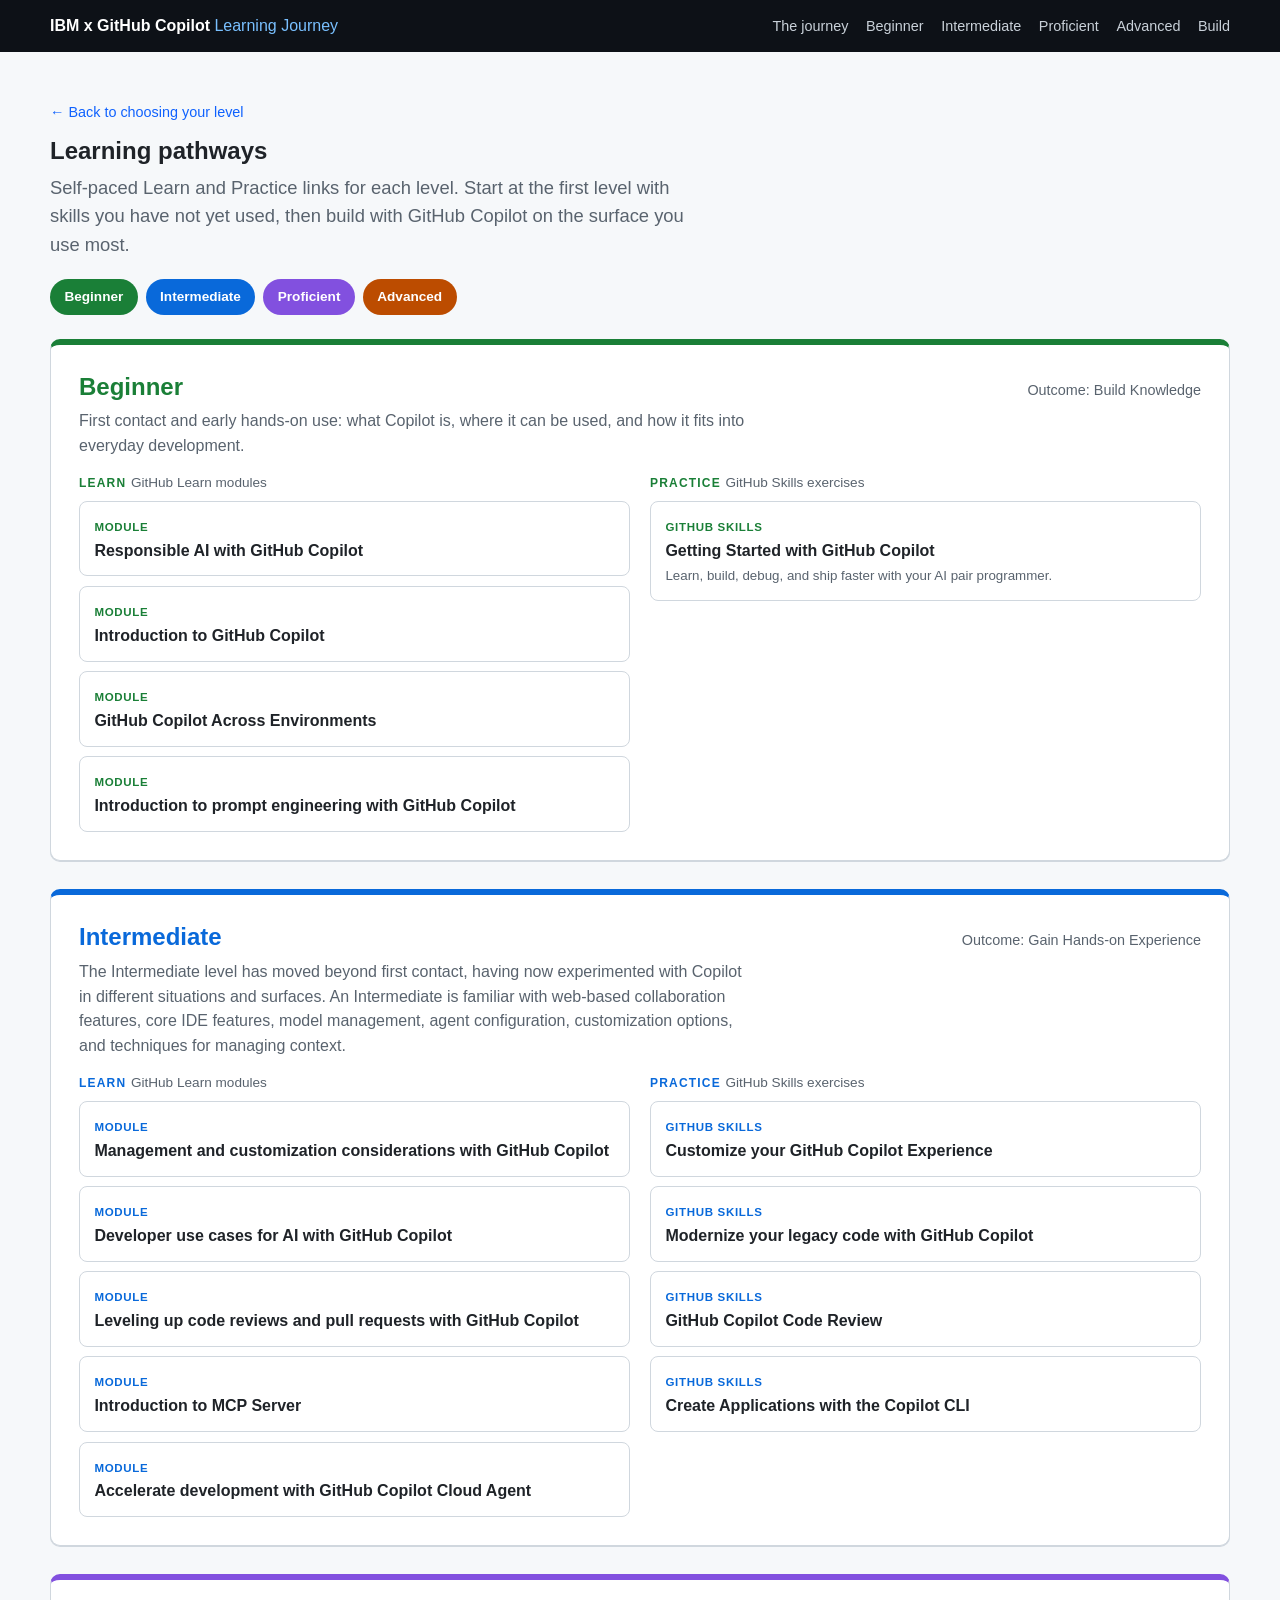
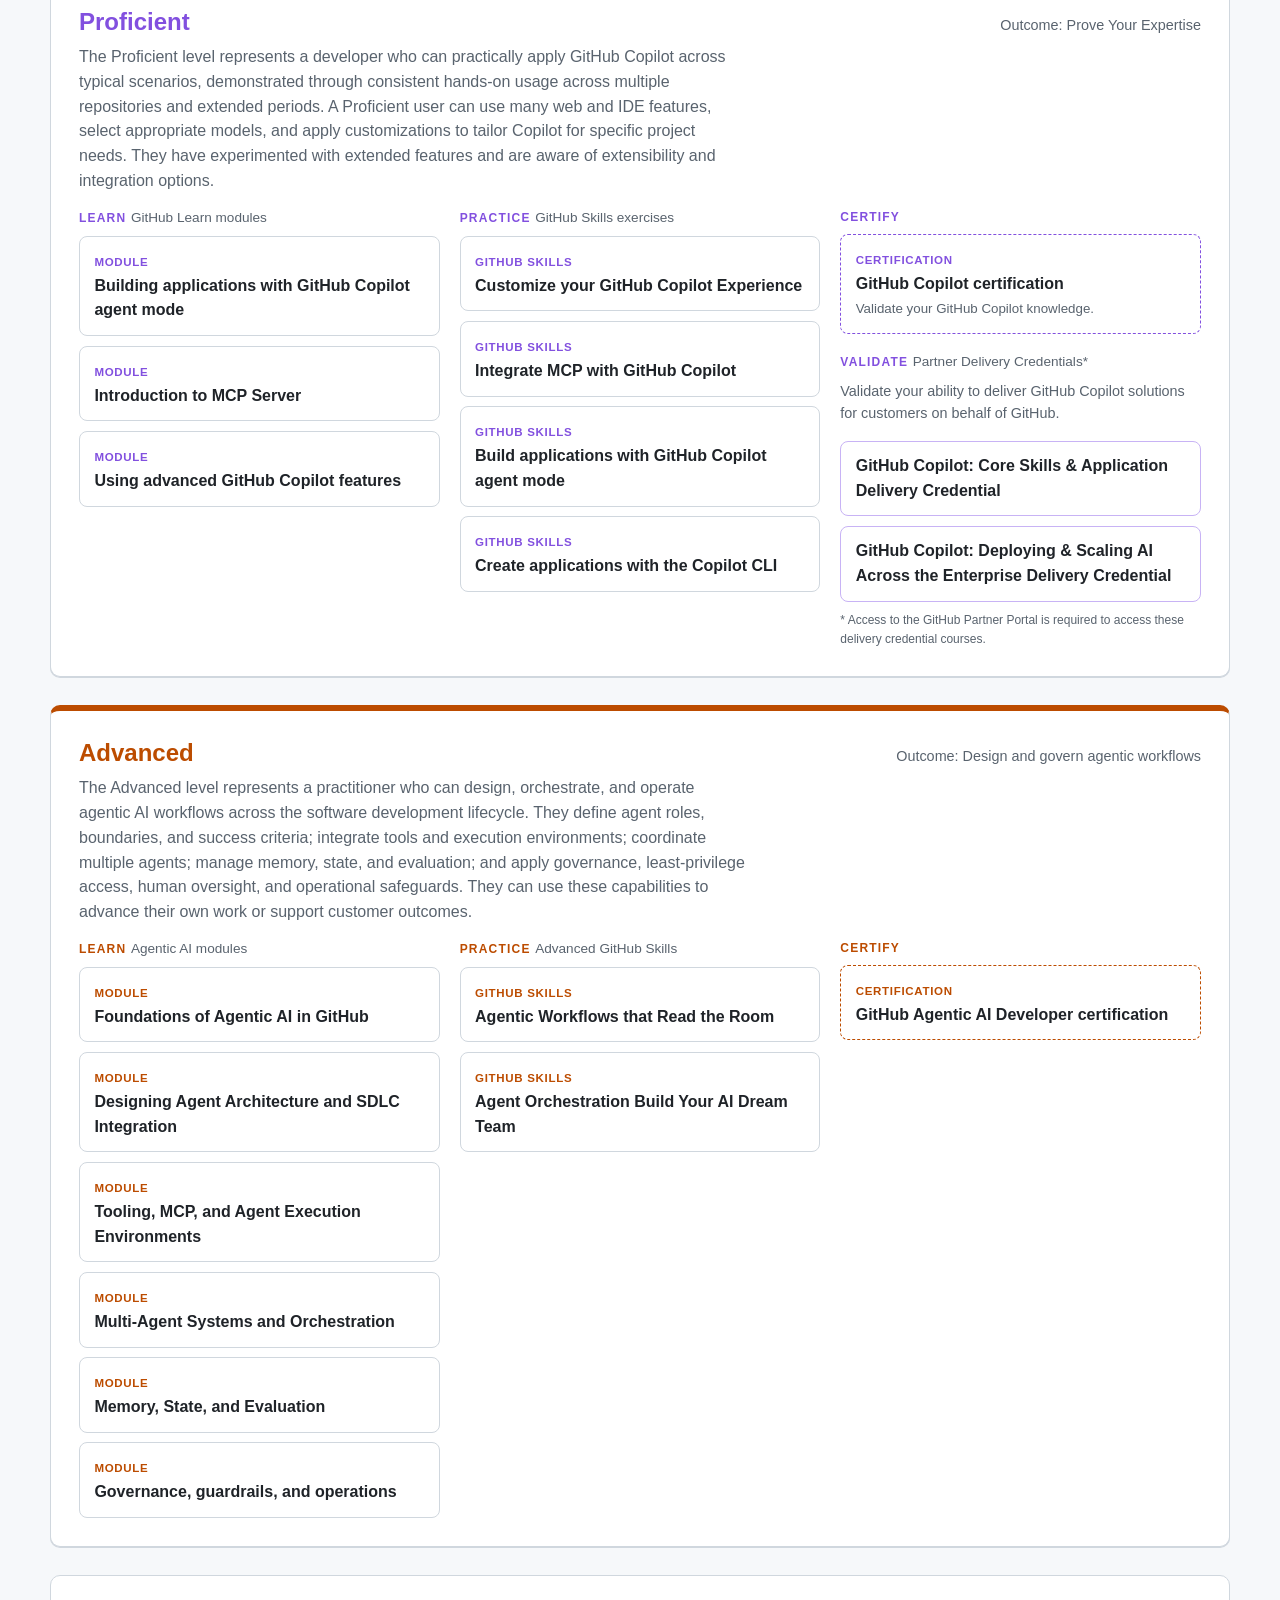
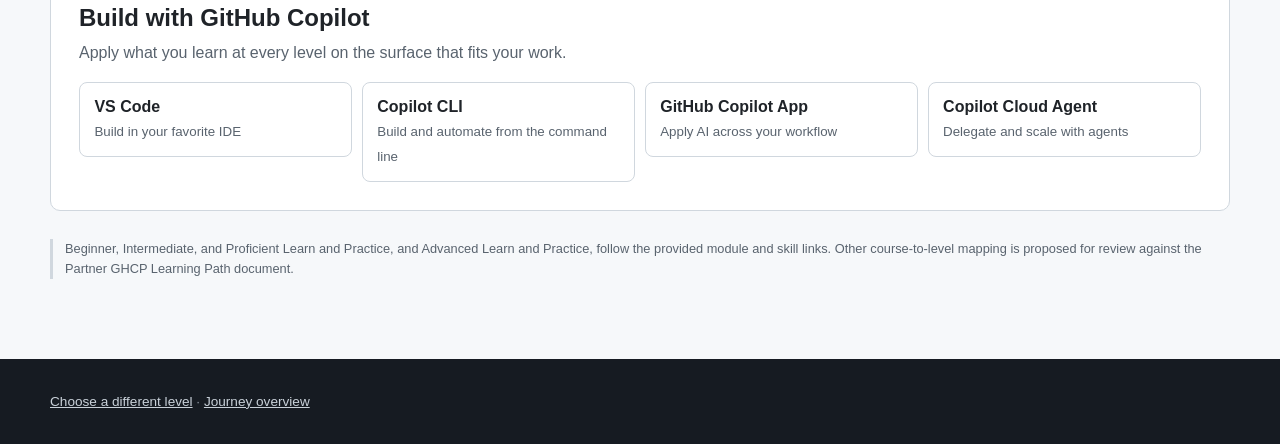
==== pathways.html @ cc18befc "Publish IBM Copilot learning journey microsite Co-authored-by: Copilot App <223556219+Copilot@users." ====
<!DOCTYPE html>
<html lang="en">
<head>
  <meta charset="utf-8">
  <meta name="viewport" content="width=device-width, initial-scale=1">
  <title>Learning Pathways - IBM x GitHub Copilot Learning Journey</title>
  <link rel="stylesheet" href="assets/base.css">
  <style>
    :root { --l1: #1a7f37; --l2: #0969da; --l3: #8250df; --l4: #bc4c00; }
    .c1 { --c: var(--l1); } .c2 { --c: var(--l2); } .c3 { --c: var(--l3); } .c4 { --c: var(--l4); }
    .hero { padding: 3rem 0 1.5rem; }
    .back { font-size: .9rem; text-decoration: none; }
    .jump { display: flex; gap: .5rem; flex-wrap: wrap; margin-top: 1.25rem; }
    .jump a { background: var(--c); color: #fff; text-decoration: none; font-weight: 600; font-size: .85rem; padding: .45rem .9rem; border-radius: 999px; }

    .level { border-top: 6px solid var(--c); background: #fff; border-radius: var(--radius); box-shadow: 0 1px 0 var(--gh-border); padding: 1.75rem; margin-bottom: 1.75rem; scroll-margin-top: 72px; border-left: 1px solid var(--gh-border); border-right: 1px solid var(--gh-border); border-bottom: 1px solid var(--gh-border); }
    .level-head { display: flex; justify-content: space-between; align-items: baseline; gap: 1rem; flex-wrap: wrap; }
    .level-head h2 { color: var(--c); }
    .level-head .outcome { font-size: .9rem; color: var(--muted); }
    .level > p { color: var(--muted); max-width: 75ch; }
    .level:target { outline: 3px solid var(--c); outline-offset: 4px; }
    .cols { display: grid; grid-template-columns: repeat(auto-fit, minmax(min(100%, 280px), 1fr)); gap: 1.25rem; margin-top: 1rem; }
    .group { scroll-margin-top: 72px; }
    .group h3 { font-size: .75rem; letter-spacing: .1em; text-transform: uppercase; color: var(--c); margin-bottom: .6rem; }
    .group h3 span { color: var(--muted); font-weight: 400; letter-spacing: 0; text-transform: none; font-size: .85rem; }
    .group:target { outline: 3px solid var(--c); outline-offset: 6px; border-radius: 6px; }
    .links { list-style: none; margin: 0; padding: 0; display: grid; gap: .6rem; }
    .links a { display: block; border: 1px solid var(--gh-border); border-radius: 8px; padding: .75rem .9rem; text-decoration: none; color: var(--text); background: #fff; }
    .links a:hover { border-color: var(--c); background: color-mix(in srgb, var(--c) 6%, #fff); }
    .links strong { display: block; }
    .links small { color: var(--muted); }
    .src { font-size: .72rem; font-weight: 600; color: var(--c); text-transform: uppercase; letter-spacing: .06em; }
    .cert a { border-style: dashed; border-color: var(--c); }
    .cert-pending { display: block; border: 1px dashed var(--c); border-radius: 8px; padding: .75rem .9rem; background: #fff; }
    .milestones { display: grid; align-content: start; gap: 1.25rem; }
    .validate h3, .validate .src { color: var(--deliver); }
    .validate > p { color: var(--muted); font-size: .9rem; }
    .validate .portal-note { margin: .6rem 0 0; font-size: .75rem; color: var(--muted); }
    .validate .links a { border-color: #c8b3f5; }
    .validate .links a:hover { border-color: var(--deliver); background: color-mix(in srgb, var(--deliver) 6%, #fff); }
    .pending { font-size: .8rem; color: var(--l4); font-weight: 600; }

    .build { background: #fff; border: 1px solid var(--gh-border); color: var(--text); border-radius: var(--radius); padding: 1.75rem; margin-bottom: 1.75rem; scroll-margin-top: 72px; }
    .build h2 { color: var(--text); }
    .build p { color: var(--muted); }
    .build .links a:hover { border-color: var(--ibm-blue); }
    .build .links { grid-template-columns: repeat(auto-fit, minmax(min(100%, 220px), 1fr)); }
  </style>
</head>
<body>
  <header class="site-header">
    <div class="container">
      <a class="brand" href="./">IBM x GitHub Copilot <span>Learning Journey</span></a>
      <nav class="site-nav" aria-label="Primary">
        <a href="./#journey">The journey</a>
        <a href="#beginner">Beginner</a>
        <a href="#intermediate">Intermediate</a>
        <a href="#proficient">Proficient</a>
        <a href="#advanced">Advanced</a>
        <a href="#build">Build</a>
      </nav>
    </div>
  </header>

  <main class="section--soft">
    <section class="hero">
      <div class="container">
        <a class="back" href="./#levels">&larr; Back to choosing your level</a>
        <h1 style="margin-top:.75rem">Learning pathways</h1>
        <p class="lede">Self-paced Learn and Practice links for each level. Start at the first level with skills you have not yet used, then build with GitHub Copilot on the surface you use most.</p>
        <nav class="jump" aria-label="Jump to level">
          <a class="c1" href="#beginner">Beginner</a>
          <a class="c2" href="#intermediate">Intermediate</a>
          <a class="c3" href="#proficient">Proficient</a>
          <a class="c4" href="#advanced">Advanced</a>
        </nav>
      </div>
    </section>

    <div class="container" style="padding-bottom:4rem">

      <!-- BEGINNER -->
      <section id="beginner" class="level c1">
        <div class="level-head"><h2>Beginner</h2><span class="outcome">Outcome: Build Knowledge</span></div>
        <p>First contact and early hands-on use: what Copilot is, where it can be used, and how it fits into everyday development.</p>
        <div class="cols">
          <div id="beginner-learn" class="group">
            <h3>Learn <span>GitHub Learn modules</span></h3>
            <ul class="links">
              <li><a href="https://learn.github.com/courses/responsibleAIwithGitHubCopilot"><span class="src">Module</span><strong>Responsible AI with GitHub Copilot</strong></a></li>
              <li><a href="https://learn.github.com/courses/introductiontoGitHubCopilot"><span class="src">Module</span><strong>Introduction to GitHub Copilot</strong></a></li>
              <li><a href="https://learn.github.com/courses/gitHubCopilotAcrossEnvironmentsIDEChatandCommandLineTechniques"><span class="src">Module</span><strong>GitHub Copilot Across Environments</strong></a></li>
              <li><a href="https://learn.github.com/courses/introductiontopromptengineeringwithGitHubCopilot"><span class="src">Module</span><strong>Introduction to prompt engineering with GitHub Copilot</strong></a></li>
            </ul>
          </div>
          <div id="beginner-practice" class="group">
            <h3>Practice <span>GitHub Skills exercises</span></h3>
            <ul class="links">
              <li><a href="https://github.com/skills/getting-started-with-github-copilot"><span class="src">GitHub Skills</span><strong>Getting Started with GitHub Copilot</strong><small>Learn, build, debug, and ship faster with your AI pair programmer.</small></a></li>
            </ul>
          </div>
        </div>
      </section>

      <!-- INTERMEDIATE -->
      <section id="intermediate" class="level c2">
        <div class="level-head"><h2>Intermediate</h2><span class="outcome">Outcome: Gain Hands-on Experience</span></div>
        <p>The Intermediate level has moved beyond first contact, having now experimented with Copilot in different situations and surfaces. An Intermediate is familiar with web-based collaboration features, core IDE features, model management, agent configuration, customization options, and techniques for managing context.</p>
        <div class="cols">
          <div id="intermediate-learn" class="group">
            <h3>Learn <span>GitHub Learn modules</span></h3>
            <ul class="links">
              <li><a href="https://learn.github.com/courses/managementandcustomizationconsiderationswithGitHubCopilot"><span class="src">Module</span><strong>Management and customization considerations with GitHub Copilot</strong></a></li>
              <li><a href="https://learn.github.com/courses/developerusecasesforAIwithGitHubCopilot"><span class="src">Module</span><strong>Developer use cases for AI with GitHub Copilot</strong></a></li>
              <li><a href="https://learn.github.com/courses/LevelingUpCodeReviewsAndPullRequestsWithGitHubCopilot"><span class="src">Module</span><strong>Leveling up code reviews and pull requests with GitHub Copilot</strong></a></li>
              <li><a href="https://learn.github.com/courses/IntroductionToMCPServer"><span class="src">Module</span><strong>Introduction to MCP Server</strong></a></li>
              <li><a href="https://learn.github.com/courses/accelerateDevelopmentWithGitHubCopilotCodingAgent"><span class="src">Module</span><strong>Accelerate development with GitHub Copilot Cloud Agent</strong></a></li>
            </ul>
          </div>
          <div id="intermediate-practice" class="group">
            <h3>Practice <span>GitHub Skills exercises</span></h3>
            <ul class="links">
              <li><a href="https://github.com/skills/customize-your-github-copilot-experience"><span class="src">GitHub Skills</span><strong>Customize your GitHub Copilot Experience</strong></a></li>
              <li><a href="https://github.com/skills/modernize-your-legacy-code-with-github-copilot"><span class="src">GitHub Skills</span><strong>Modernize your legacy code with GitHub Copilot</strong></a></li>
              <li><a href="https://github.com/skills/copilot-code-review"><span class="src">GitHub Skills</span><strong>GitHub Copilot Code Review</strong></a></li>
              <li><a href="https://github.com/skills/create-applications-with-the-copilot-cli"><span class="src">GitHub Skills</span><strong>Create Applications with the Copilot CLI</strong></a></li>
            </ul>
          </div>
        </div>
      </section>

      <!-- PROFICIENT -->
      <section id="proficient" class="level c3">
        <div class="level-head"><h2>Proficient</h2><span class="outcome">Outcome: Prove Your Expertise</span></div>
        <p>The Proficient level represents a developer who can practically apply GitHub Copilot across typical scenarios, demonstrated through consistent hands-on usage across multiple repositories and extended periods. A Proficient user can use many web and IDE features, select appropriate models, and apply customizations to tailor Copilot for specific project needs. They have experimented with extended features and are aware of extensibility and integration options.</p>
        <div class="cols">
          <div id="proficient-learn" class="group">
            <h3>Learn <span>GitHub Learn modules</span></h3>
            <ul class="links">
              <li><a href="https://learn.github.com/courses/buildingapplicationswithGitHubCopilotagentmode"><span class="src">Module</span><strong>Building applications with GitHub Copilot agent mode</strong></a></li>
              <li><a href="https://learn.github.com/courses/IntroductionToMCPServer"><span class="src">Module</span><strong>Introduction to MCP Server</strong></a></li>
              <li><a href="https://learn.github.com/courses/usingadvancedGitHubCopilotfeatures"><span class="src">Module</span><strong>Using advanced GitHub Copilot features</strong></a></li>
            </ul>
          </div>
          <div id="proficient-practice" class="group">
            <h3>Practice <span>GitHub Skills exercises</span></h3>
            <ul class="links">
              <li><a href="https://github.com/skills/customize-your-github-copilot-experience"><span class="src">GitHub Skills</span><strong>Customize your GitHub Copilot Experience</strong></a></li>
              <li><a href="https://github.com/skills/integrate-mcp-with-copilot"><span class="src">GitHub Skills</span><strong>Integrate MCP with GitHub Copilot</strong></a></li>
              <li><a href="https://github.com/skills/build-applications-w-copilot-agent-mode"><span class="src">GitHub Skills</span><strong>Build applications with GitHub Copilot agent mode</strong></a></li>
              <li><a href="https://github.com/skills/create-applications-with-the-copilot-cli"><span class="src">GitHub Skills</span><strong>Create applications with the Copilot CLI</strong></a></li>
            </ul>
          </div>
          <div class="milestones">
            <div id="proficient-certify" class="group cert">
              <h3>Certify</h3>
              <ul class="links">
                <li><a href="https://learn.github.com/certification/COPILOT"><span class="src">Certification</span><strong>GitHub Copilot certification</strong><small>Validate your GitHub Copilot knowledge.</small></a></li>
              </ul>
            </div>
            <div id="proficient-validate" class="group validate">
              <h3>Validate <span>Partner Delivery Credentials*</span></h3>
              <p>Validate your ability to deliver GitHub Copilot solutions for customers on behalf of GitHub.</p>
              <ul class="links">
                <li><a href="https://portal.github.partners/#/learning/certifications/8a99939d9c6323fd019caebf8b9758fc"><strong>GitHub Copilot: Core Skills &amp; Application Delivery Credential</strong></a></li>
                <li><a href="https://portal.github.partners/#/learning/certifications/8a998d109e4d33bf019e6fabe39f4c9a"><strong>GitHub Copilot: Deploying &amp; Scaling AI Across the Enterprise Delivery Credential</strong></a></li>
              </ul>
              <p class="portal-note">* Access to the GitHub Partner Portal is required to access these delivery credential courses.</p>
            </div>
          </div>
        </div>
      </section>

      <!-- ADVANCED -->
      <section id="advanced" class="level c4">
        <div class="level-head"><h2>Advanced</h2><span class="outcome">Outcome: Design and govern agentic workflows</span></div>
        <p>The Advanced level represents a practitioner who can design, orchestrate, and operate agentic AI workflows across the software development lifecycle. They define agent roles, boundaries, and success criteria; integrate tools and execution environments; coordinate multiple agents; manage memory, state, and evaluation; and apply governance, least-privilege access, human oversight, and operational safeguards. They can use these capabilities to advance their own work or support customer outcomes.</p>
        <div class="cols">
          <div id="advanced-learn" class="group">
            <h3>Learn <span>Agentic AI modules</span></h3>
            <ul class="links">
              <li><a href="https://learn.microsoft.com/en-us/training/modules/foundations-agentic-ai/"><span class="src">Module</span><strong>Foundations of Agentic AI in GitHub</strong></a></li>
              <li><a href="https://learn.microsoft.com/en-us/training/modules/design-agent-architecture-integration/"><span class="src">Module</span><strong>Designing Agent Architecture and SDLC Integration</strong></a></li>
              <li><a href="https://learn.microsoft.com/en-us/training/modules/agent-tooling-mcp-execution-environments/"><span class="src">Module</span><strong>Tooling, MCP, and Agent Execution Environments</strong></a></li>
              <li><a href="https://learn.microsoft.com/en-us/training/modules/multi-agent-systems-orchestration/"><span class="src">Module</span><strong>Multi-Agent Systems and Orchestration</strong></a></li>
              <li><a href="https://learn.microsoft.com/en-us/training/modules/memory-state-evaluation/"><span class="src">Module</span><strong>Memory, State, and Evaluation</strong></a></li>
              <li><a href="https://learn.microsoft.com/en-us/training/modules/governance-guardrails-operations/"><span class="src">Module</span><strong>Governance, guardrails, and operations</strong></a></li>
            </ul>
          </div>
          <div id="advanced-practice" class="group">
            <h3>Practice <span>Advanced GitHub Skills</span></h3>
            <ul class="links">
              <li><a href="https://github.com/skills/agentic-workflows-that-read-the-room"><span class="src">GitHub Skills</span><strong>Agentic Workflows that Read the Room</strong></a></li>
              <li><a href="https://github.com/skills/agent-orchestration-build-your-ai-dream-team"><span class="src">GitHub Skills</span><strong>Agent Orchestration Build Your AI Dream Team</strong></a></li>
            </ul>
          </div>
          <div id="advanced-certify" class="group cert">
            <h3>Certify</h3>
            <ul class="links">
              <li><a href="https://learn.github.com/certification/AGENTIC"><span class="src">Certification</span><strong>GitHub Agentic AI Developer certification</strong></a></li>
            </ul>
          </div>
        </div>
      </section>

      <!-- BUILD -->
      <section id="build" class="build">
        <h2>Build with GitHub Copilot</h2>
        <p>Apply what you learn at every level on the surface that fits your work.</p>
        <ul class="links">
          <li><a href="https://code.visualstudio.com/docs/agents/overview"><strong>VS Code</strong><small>Build in your favorite IDE</small></a></li>
          <li><a href="https://docs.github.com/en/copilot/concepts/copilot-surfaces/copilot-cli"><strong>Copilot CLI</strong><small>Build and automate from the command line</small></a></li>
          <li><a href="https://docs.github.com/en/copilot/concepts/copilot-surfaces/github-copilot-app"><strong>GitHub Copilot App</strong><small>Apply AI across your workflow</small></a></li>
          <li><a href="https://docs.github.com/en/copilot/concepts/agents/cloud-agent"><strong>Copilot Cloud Agent</strong><small>Delegate and scale with agents</small></a></li>
        </ul>
      </section>

      <p class="placeholder-note">Beginner, Intermediate, and Proficient Learn and Practice, and Advanced Learn and Practice, follow the provided module and skill links. Other course-to-level mapping is proposed for review against the Partner GHCP Learning Path document.</p>
    </div>
  </main>

  <footer class="site-footer">
    <div class="container"><a href="./#levels">Choose a different level</a> &middot; <a href="./">Journey overview</a></div>
  </footer>
</body>
</html>
---- assets/base.css ----
:root {
  --ibm-blue: #0f62fe;
  --ibm-blue-dark: #0043ce;
  --gh-dark: #0d1117;
  --gh-dark-2: #161b22;
  --gh-border: #d0d7de;
  --text: #1f2328;
  --muted: #59636e;
  --bg: #ffffff;
  --bg-soft: #f6f8fa;
  --self: #0f62fe;      /* Learn for yourself */
  --deliver: #8250df;   /* Deliver on behalf of GitHub */
  --cert: #1a7f37;      /* Certifications */
  --radius: 10px;
  --max: 1180px;
  font-family: "IBM Plex Sans", -apple-system, BlinkMacSystemFont, "Segoe UI", Helvetica, Arial, sans-serif;
}

* { box-sizing: border-box; }
html { scroll-behavior: smooth; }
body { margin: 0; color: var(--text); background: var(--bg); line-height: 1.55; }
a { color: var(--ibm-blue); }
img { max-width: 100%; }
h1, h2, h3, h4 { line-height: 1.2; margin: 0 0 .5rem; }
p { margin: 0 0 1rem; }

.container { width: min(100% - 2.5rem, var(--max)); margin-inline: auto; }
.section { padding: 4rem 0; }
.section--soft { background: var(--bg-soft); }
.section--dark { background: var(--gh-dark); color: #e6edf3; }
.section--dark a { color: #79c0ff; }
.eyebrow { text-transform: uppercase; letter-spacing: .08em; font-size: .78rem; font-weight: 600; color: var(--muted); }
.section--dark .eyebrow { color: #8b949e; }
.lede { font-size: 1.15rem; color: var(--muted); max-width: 62ch; }
.section--dark .lede { color: #c9d1d9; }

.grid { display: grid; gap: 1.25rem; }
.grid-2 { grid-template-columns: repeat(auto-fit, minmax(300px, 1fr)); }
.grid-3 { grid-template-columns: repeat(auto-fit, minmax(260px, 1fr)); }
.grid-4 { grid-template-columns: repeat(auto-fit, minmax(230px, 1fr)); }

.card {
  background: #fff; border: 1px solid var(--gh-border); border-radius: var(--radius);
  padding: 1.5rem; display: flex; flex-direction: column; gap: .5rem; color: var(--text);
}
.card h3 { font-size: 1.15rem; }
.card ul { margin: 0 0 1rem; padding-left: 1.1rem; }
.card .spacer { flex: 1; }

.btn {
  display: inline-block; padding: .65rem 1.1rem; border-radius: 6px; font-weight: 600;
  text-decoration: none; border: 1px solid transparent; cursor: pointer; font-size: .95rem;
  align-self: flex-start;
}
.btn--primary { background: var(--ibm-blue); color: #fff; }
.btn--primary:hover { background: var(--ibm-blue-dark); }
.btn--ghost { border-color: currentColor; color: inherit; background: transparent; }
.btn--deliver { background: var(--deliver); color: #fff; }
.btn--cert { background: var(--cert); color: #fff; }

.tag {
  display: inline-block; font-size: .72rem; font-weight: 600; padding: .15rem .55rem;
  border-radius: 999px; background: var(--bg-soft); border: 1px solid var(--gh-border); color: var(--muted);
  align-self: flex-start;
}
.tag--self { background: #e5f0ff; border-color: #a6c8ff; color: var(--ibm-blue-dark); }
.tag--deliver { background: #f3eefe; border-color: #c8b3f5; color: #6639ba; }
.tag--cert { background: #e6f4ea; border-color: #9fd6ad; color: var(--cert); }

.placeholder-note {
  font-size: .8rem; color: var(--muted); border-left: 3px solid var(--gh-border); padding-left: .75rem;
}

/* FAQ */
details.faq { border: 1px solid var(--gh-border); border-radius: 8px; background: #fff; margin-bottom: .75rem; }
details.faq summary { cursor: pointer; padding: 1rem 1.25rem; font-weight: 600; list-style: none; }
details.faq summary::-webkit-details-marker { display: none; }
details.faq summary::after { content: "+"; float: right; color: var(--muted); }
details.faq[open] summary::after { content: "-"; }
details.faq > div { padding: 0 1.25rem 1rem; color: var(--muted); }

/* Site header + footer */
.site-header { background: var(--gh-dark); color: #fff; position: sticky; top: 0; z-index: 10; }
.site-header .container { display: flex; align-items: center; justify-content: space-between; gap: 1rem; padding: .85rem 0; }
.brand { font-weight: 700; color: #fff; text-decoration: none; }
.brand span { color: #79c0ff; font-weight: 400; }
.site-nav { display: flex; gap: 1.1rem; flex-wrap: wrap; }
.site-nav a { color: #c9d1d9; text-decoration: none; font-size: .9rem; }
.site-nav a:hover { color: #fff; }
.site-footer { background: var(--gh-dark-2); color: #8b949e; padding: 2rem 0; font-size: .85rem; }
.site-footer a { color: #c9d1d9; }

@media (max-width: 760px) {
  .site-nav { display: none; }
  .section { padding: 3rem 0; }
}
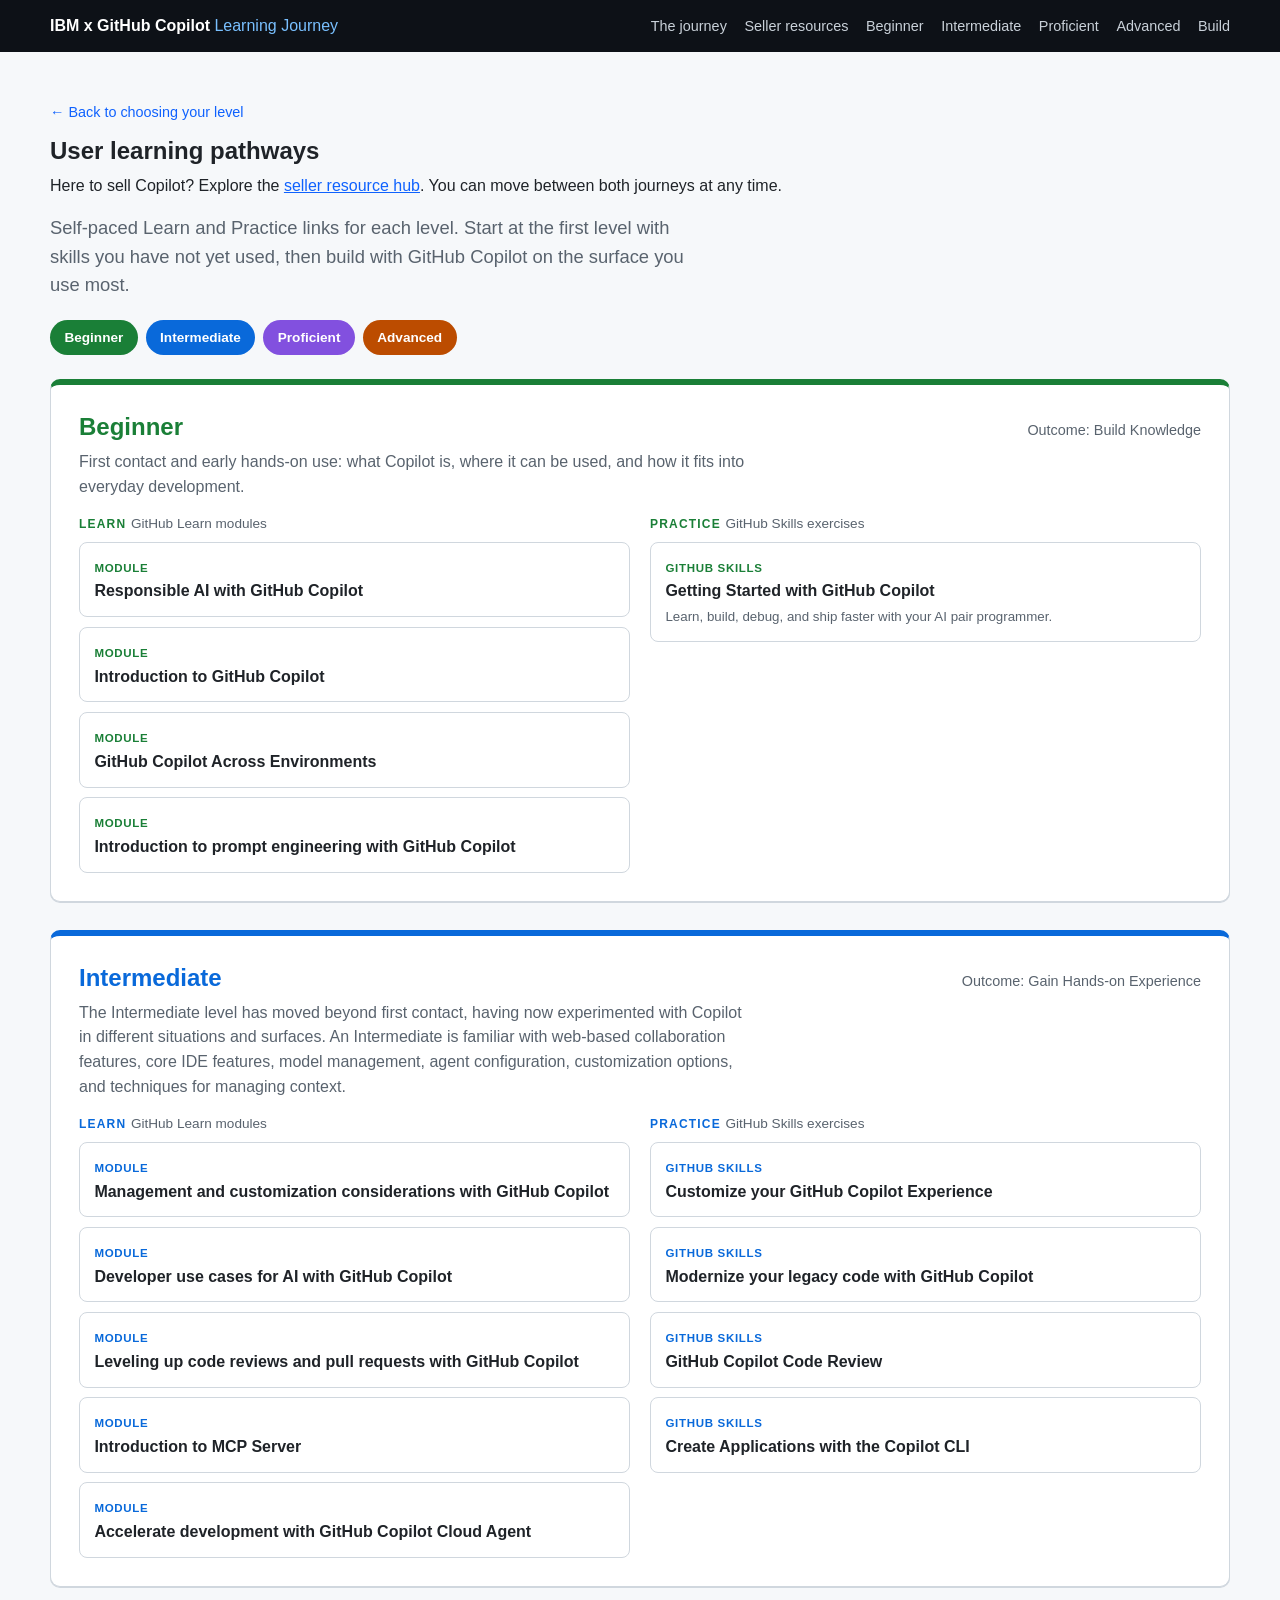
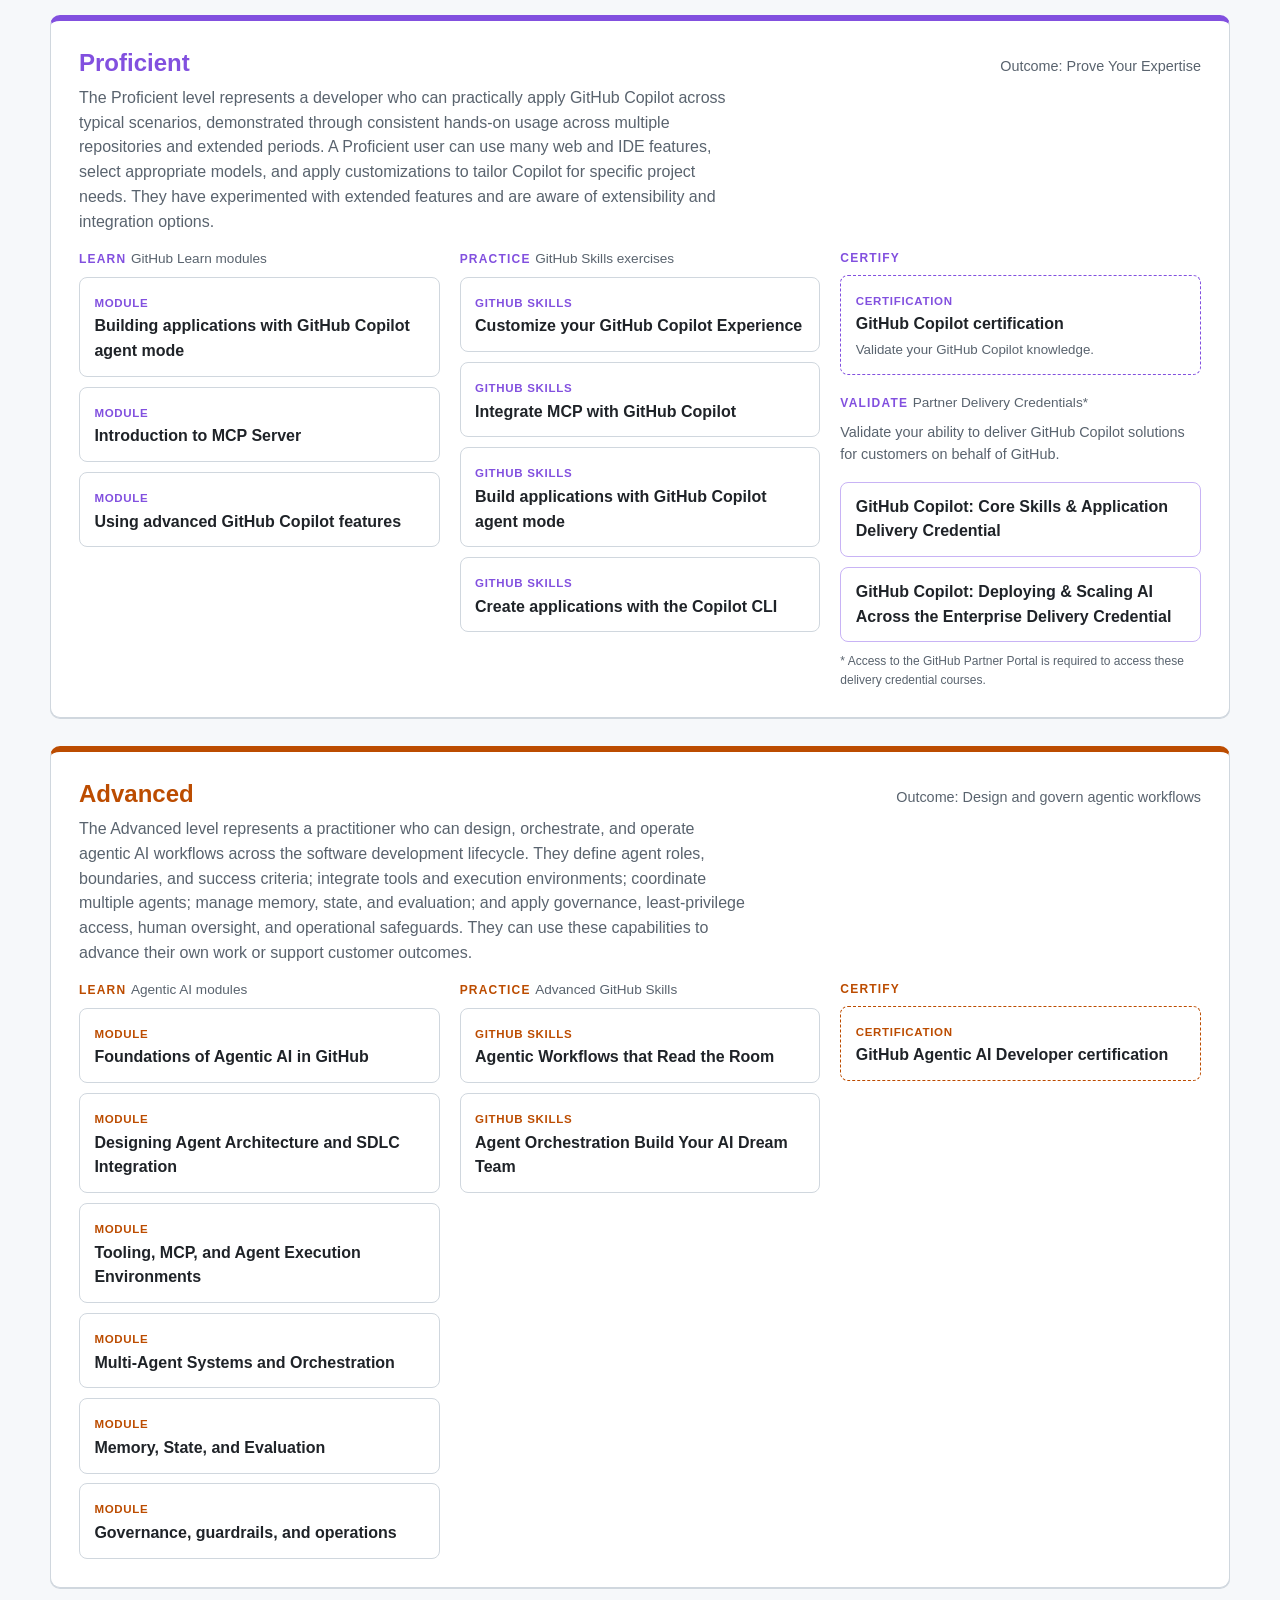
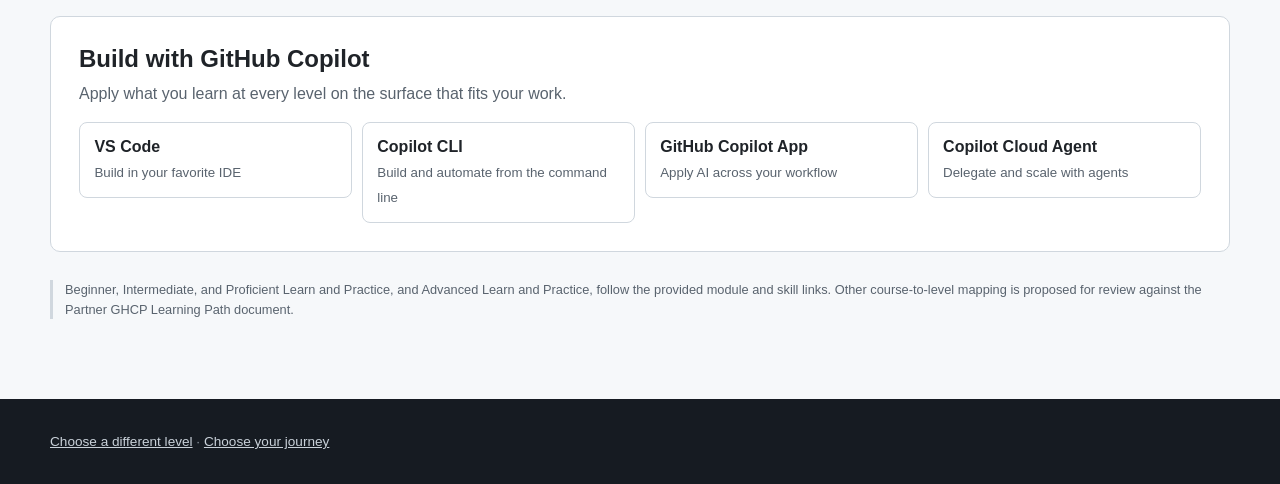
==== commit 5d5058e3: "Publish user and seller learning journeys Co-authored-by: Copilot App <223556219+Copilot@users.norep" ====
--- a/pathways.html
+++ b/pathways.html
@@ -53,6 +53,7 @@
       <a class="brand" href="./">IBM x GitHub Copilot <span>Learning Journey</span></a>
       <nav class="site-nav" aria-label="Primary">
         <a href="./#journey">The journey</a>
+        <a href="sales.html">Seller resources</a>
         <a href="#beginner">Beginner</a>
         <a href="#intermediate">Intermediate</a>
         <a href="#proficient">Proficient</a>
@@ -66,7 +67,8 @@
     <section class="hero">
       <div class="container">
         <a class="back" href="./#levels">&larr; Back to choosing your level</a>
-        <h1 style="margin-top:.75rem">Learning pathways</h1>
+        <h1 style="margin-top:.75rem">User learning pathways</h1>
+        <p>Here to sell Copilot? Explore the <a href="sales.html">seller resource hub</a>. You can move between both journeys at any time.</p>
         <p class="lede">Self-paced Learn and Practice links for each level. Start at the first level with skills you have not yet used, then build with GitHub Copilot on the surface you use most.</p>
         <nav class="jump" aria-label="Jump to level">
           <a class="c1" href="#beginner">Beginner</a>
@@ -220,7 +222,7 @@
   </main>
 
   <footer class="site-footer">
-    <div class="container"><a href="./#levels">Choose a different level</a> &middot; <a href="./">Journey overview</a></div>
+    <div class="container"><a href="./#levels">Choose a different level</a> &middot; <a href="./#audiences">Choose your journey</a></div>
   </footer>
 </body>
 </html>
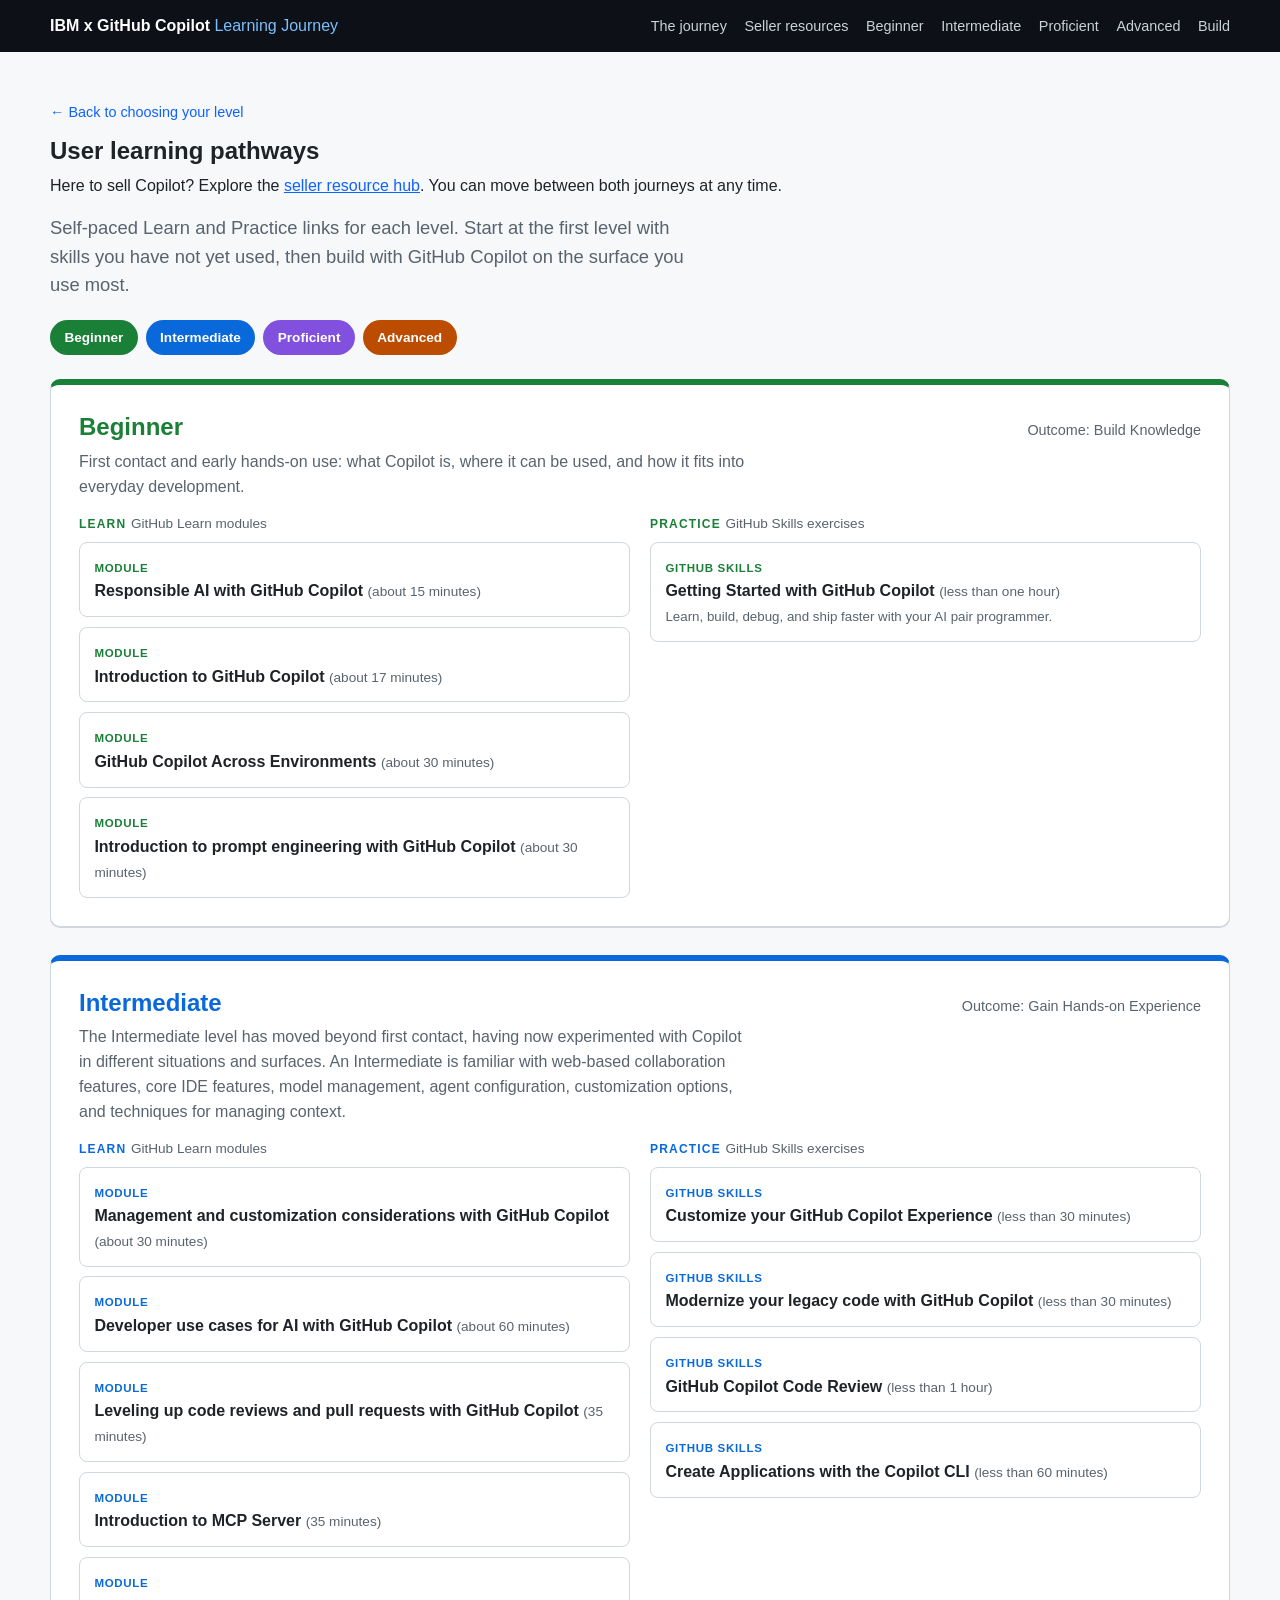
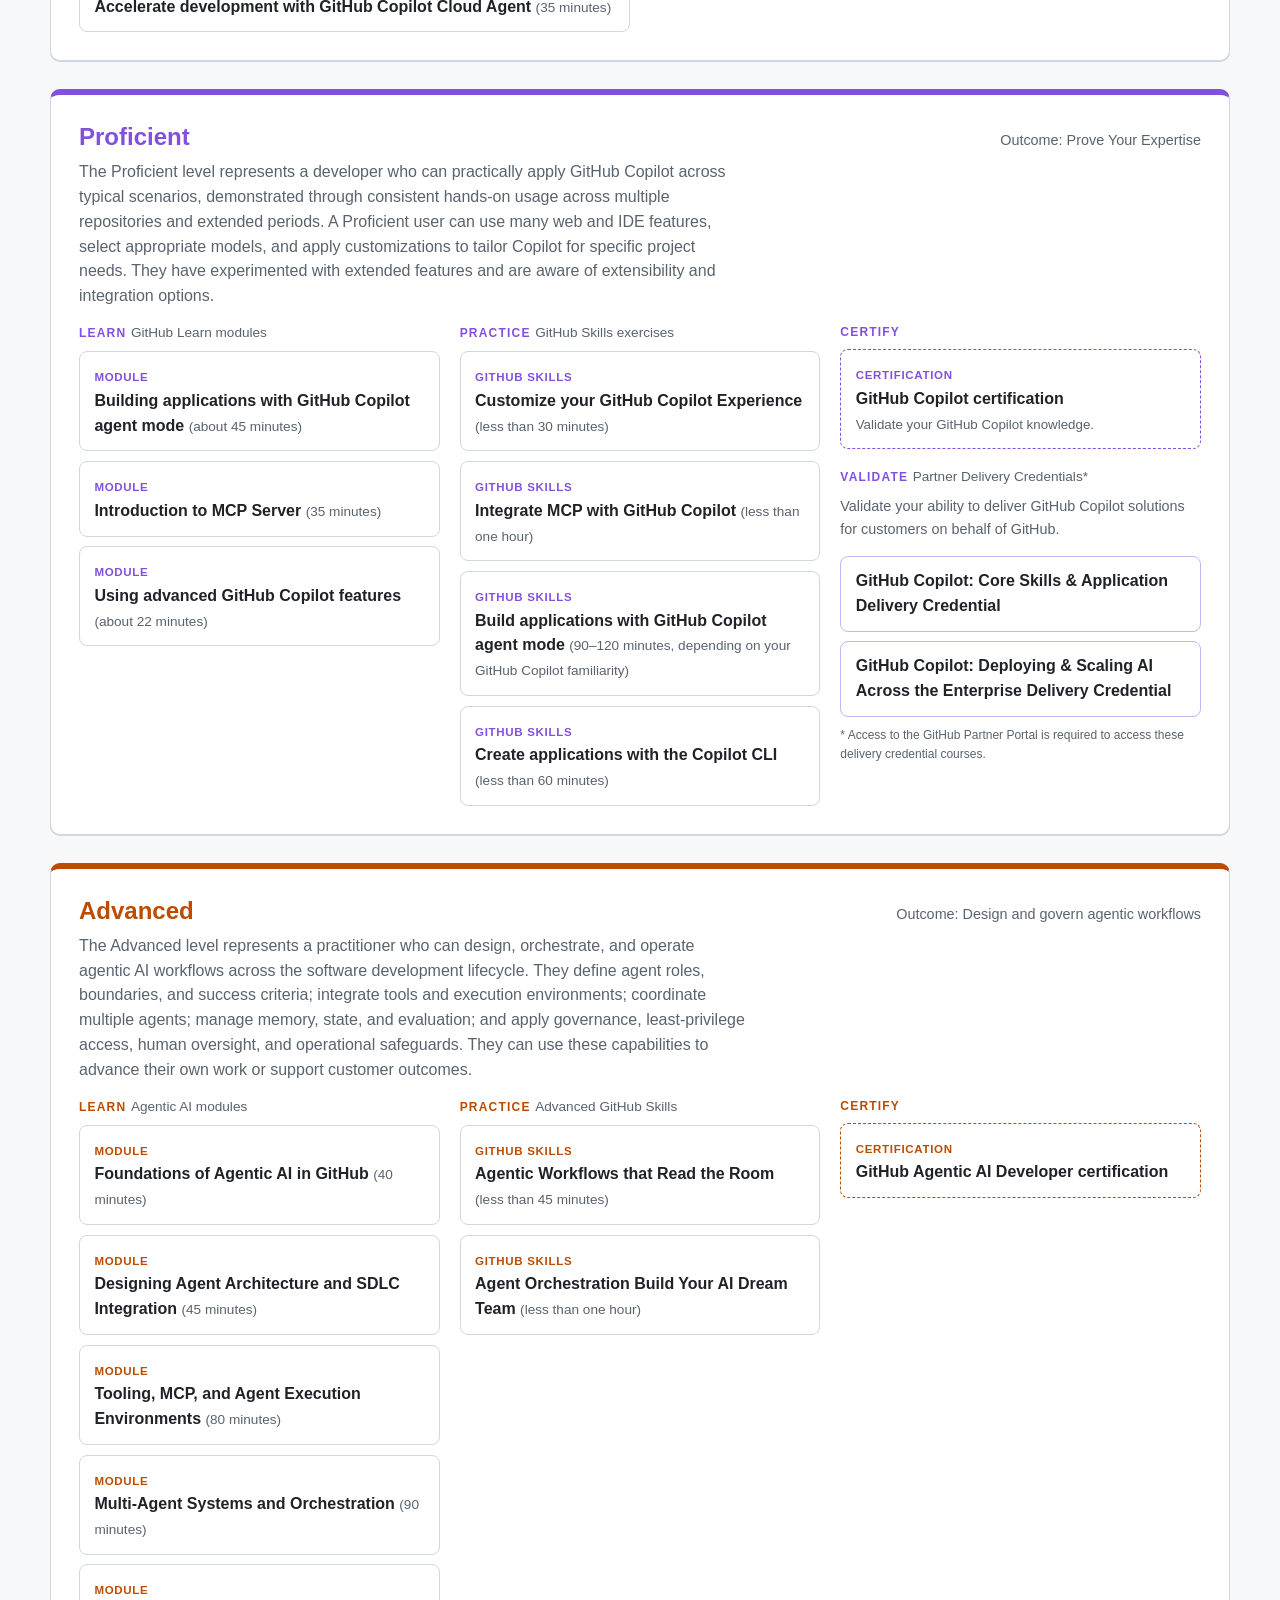
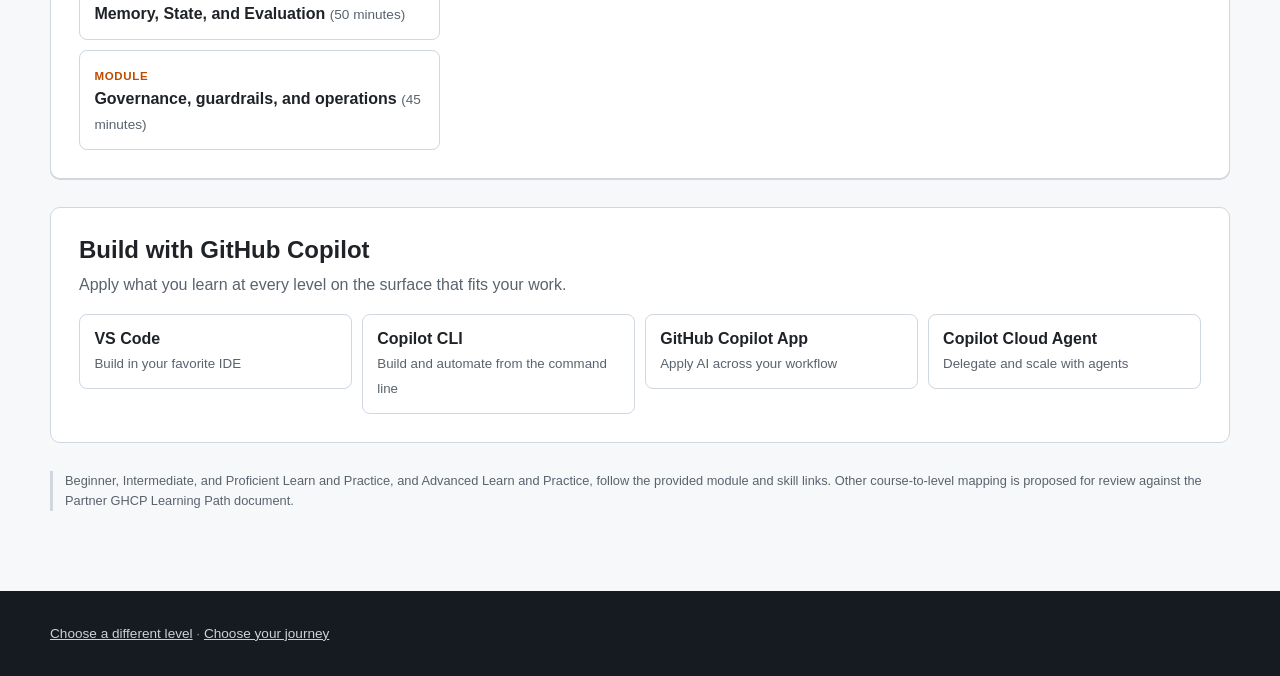
==== commit c1ec67b7: "Add source-verified module and skill completion times Co-authored-by: Copilot App <223556219+Copilot" ====
--- a/pathways.html
+++ b/pathways.html
@@ -28,6 +28,7 @@
     .links a { display: block; border: 1px solid var(--gh-border); border-radius: 8px; padding: .75rem .9rem; text-decoration: none; color: var(--text); background: #fff; }
     .links a:hover { border-color: var(--c); background: color-mix(in srgb, var(--c) 6%, #fff); }
     .links strong { display: block; }
+    .links .duration { font-size: .85em; font-weight: 400; color: var(--muted); }
     .links small { color: var(--muted); }
     .src { font-size: .72rem; font-weight: 600; color: var(--c); text-transform: uppercase; letter-spacing: .06em; }
     .cert a { border-style: dashed; border-color: var(--c); }
@@ -89,16 +90,16 @@
           <div id="beginner-learn" class="group">
             <h3>Learn <span>GitHub Learn modules</span></h3>
             <ul class="links">
-              <li><a href="https://learn.github.com/courses/responsibleAIwithGitHubCopilot"><span class="src">Module</span><strong>Responsible AI with GitHub Copilot</strong></a></li>
-              <li><a href="https://learn.github.com/courses/introductiontoGitHubCopilot"><span class="src">Module</span><strong>Introduction to GitHub Copilot</strong></a></li>
-              <li><a href="https://learn.github.com/courses/gitHubCopilotAcrossEnvironmentsIDEChatandCommandLineTechniques"><span class="src">Module</span><strong>GitHub Copilot Across Environments</strong></a></li>
-              <li><a href="https://learn.github.com/courses/introductiontopromptengineeringwithGitHubCopilot"><span class="src">Module</span><strong>Introduction to prompt engineering with GitHub Copilot</strong></a></li>
+              <li><a href="https://learn.github.com/courses/responsibleAIwithGitHubCopilot"><span class="src">Module</span><strong>Responsible AI with GitHub Copilot <span class="duration">(about 15 minutes)</span></strong></a></li>
+              <li><a href="https://learn.github.com/courses/introductiontoGitHubCopilot"><span class="src">Module</span><strong>Introduction to GitHub Copilot <span class="duration">(about 17 minutes)</span></strong></a></li>
+              <li><a href="https://learn.github.com/courses/gitHubCopilotAcrossEnvironmentsIDEChatandCommandLineTechniques"><span class="src">Module</span><strong>GitHub Copilot Across Environments <span class="duration">(about 30 minutes)</span></strong></a></li>
+              <li><a href="https://learn.github.com/courses/introductiontopromptengineeringwithGitHubCopilot"><span class="src">Module</span><strong>Introduction to prompt engineering with GitHub Copilot <span class="duration">(about 30 minutes)</span></strong></a></li>
             </ul>
           </div>
           <div id="beginner-practice" class="group">
             <h3>Practice <span>GitHub Skills exercises</span></h3>
             <ul class="links">
-              <li><a href="https://github.com/skills/getting-started-with-github-copilot"><span class="src">GitHub Skills</span><strong>Getting Started with GitHub Copilot</strong><small>Learn, build, debug, and ship faster with your AI pair programmer.</small></a></li>
+              <li><a href="https://github.com/skills/getting-started-with-github-copilot"><span class="src">GitHub Skills</span><strong>Getting Started with GitHub Copilot <span class="duration">(less than one hour)</span></strong><small>Learn, build, debug, and ship faster with your AI pair programmer.</small></a></li>
             </ul>
           </div>
         </div>
@@ -112,20 +113,20 @@
           <div id="intermediate-learn" class="group">
             <h3>Learn <span>GitHub Learn modules</span></h3>
             <ul class="links">
-              <li><a href="https://learn.github.com/courses/managementandcustomizationconsiderationswithGitHubCopilot"><span class="src">Module</span><strong>Management and customization considerations with GitHub Copilot</strong></a></li>
-              <li><a href="https://learn.github.com/courses/developerusecasesforAIwithGitHubCopilot"><span class="src">Module</span><strong>Developer use cases for AI with GitHub Copilot</strong></a></li>
-              <li><a href="https://learn.github.com/courses/LevelingUpCodeReviewsAndPullRequestsWithGitHubCopilot"><span class="src">Module</span><strong>Leveling up code reviews and pull requests with GitHub Copilot</strong></a></li>
-              <li><a href="https://learn.github.com/courses/IntroductionToMCPServer"><span class="src">Module</span><strong>Introduction to MCP Server</strong></a></li>
-              <li><a href="https://learn.github.com/courses/accelerateDevelopmentWithGitHubCopilotCodingAgent"><span class="src">Module</span><strong>Accelerate development with GitHub Copilot Cloud Agent</strong></a></li>
+              <li><a href="https://learn.github.com/courses/managementandcustomizationconsiderationswithGitHubCopilot"><span class="src">Module</span><strong>Management and customization considerations with GitHub Copilot <span class="duration">(about 30 minutes)</span></strong></a></li>
+              <li><a href="https://learn.github.com/courses/developerusecasesforAIwithGitHubCopilot"><span class="src">Module</span><strong>Developer use cases for AI with GitHub Copilot <span class="duration">(about 60 minutes)</span></strong></a></li>
+              <li><a href="https://learn.github.com/courses/LevelingUpCodeReviewsAndPullRequestsWithGitHubCopilot"><span class="src">Module</span><strong>Leveling up code reviews and pull requests with GitHub Copilot <span class="duration">(35 minutes)</span></strong></a></li>
+              <li><a href="https://learn.github.com/courses/IntroductionToMCPServer"><span class="src">Module</span><strong>Introduction to MCP Server <span class="duration">(35 minutes)</span></strong></a></li>
+              <li><a href="https://learn.github.com/courses/accelerateDevelopmentWithGitHubCopilotCodingAgent"><span class="src">Module</span><strong>Accelerate development with GitHub Copilot Cloud Agent <span class="duration">(35 minutes)</span></strong></a></li>
             </ul>
           </div>
           <div id="intermediate-practice" class="group">
             <h3>Practice <span>GitHub Skills exercises</span></h3>
             <ul class="links">
-              <li><a href="https://github.com/skills/customize-your-github-copilot-experience"><span class="src">GitHub Skills</span><strong>Customize your GitHub Copilot Experience</strong></a></li>
-              <li><a href="https://github.com/skills/modernize-your-legacy-code-with-github-copilot"><span class="src">GitHub Skills</span><strong>Modernize your legacy code with GitHub Copilot</strong></a></li>
-              <li><a href="https://github.com/skills/copilot-code-review"><span class="src">GitHub Skills</span><strong>GitHub Copilot Code Review</strong></a></li>
-              <li><a href="https://github.com/skills/create-applications-with-the-copilot-cli"><span class="src">GitHub Skills</span><strong>Create Applications with the Copilot CLI</strong></a></li>
+              <li><a href="https://github.com/skills/customize-your-github-copilot-experience"><span class="src">GitHub Skills</span><strong>Customize your GitHub Copilot Experience <span class="duration">(less than 30 minutes)</span></strong></a></li>
+              <li><a href="https://github.com/skills/modernize-your-legacy-code-with-github-copilot"><span class="src">GitHub Skills</span><strong>Modernize your legacy code with GitHub Copilot <span class="duration">(less than 30 minutes)</span></strong></a></li>
+              <li><a href="https://github.com/skills/copilot-code-review"><span class="src">GitHub Skills</span><strong>GitHub Copilot Code Review <span class="duration">(less than 1 hour)</span></strong></a></li>
+              <li><a href="https://github.com/skills/create-applications-with-the-copilot-cli"><span class="src">GitHub Skills</span><strong>Create Applications with the Copilot CLI <span class="duration">(less than 60 minutes)</span></strong></a></li>
             </ul>
           </div>
         </div>
@@ -139,18 +140,18 @@
           <div id="proficient-learn" class="group">
             <h3>Learn <span>GitHub Learn modules</span></h3>
             <ul class="links">
-              <li><a href="https://learn.github.com/courses/buildingapplicationswithGitHubCopilotagentmode"><span class="src">Module</span><strong>Building applications with GitHub Copilot agent mode</strong></a></li>
-              <li><a href="https://learn.github.com/courses/IntroductionToMCPServer"><span class="src">Module</span><strong>Introduction to MCP Server</strong></a></li>
-              <li><a href="https://learn.github.com/courses/usingadvancedGitHubCopilotfeatures"><span class="src">Module</span><strong>Using advanced GitHub Copilot features</strong></a></li>
+              <li><a href="https://learn.github.com/courses/buildingapplicationswithGitHubCopilotagentmode"><span class="src">Module</span><strong>Building applications with GitHub Copilot agent mode <span class="duration">(about 45 minutes)</span></strong></a></li>
+              <li><a href="https://learn.github.com/courses/IntroductionToMCPServer"><span class="src">Module</span><strong>Introduction to MCP Server <span class="duration">(35 minutes)</span></strong></a></li>
+              <li><a href="https://learn.github.com/courses/usingadvancedGitHubCopilotfeatures"><span class="src">Module</span><strong>Using advanced GitHub Copilot features <span class="duration">(about 22 minutes)</span></strong></a></li>
             </ul>
           </div>
           <div id="proficient-practice" class="group">
             <h3>Practice <span>GitHub Skills exercises</span></h3>
             <ul class="links">
-              <li><a href="https://github.com/skills/customize-your-github-copilot-experience"><span class="src">GitHub Skills</span><strong>Customize your GitHub Copilot Experience</strong></a></li>
-              <li><a href="https://github.com/skills/integrate-mcp-with-copilot"><span class="src">GitHub Skills</span><strong>Integrate MCP with GitHub Copilot</strong></a></li>
-              <li><a href="https://github.com/skills/build-applications-w-copilot-agent-mode"><span class="src">GitHub Skills</span><strong>Build applications with GitHub Copilot agent mode</strong></a></li>
-              <li><a href="https://github.com/skills/create-applications-with-the-copilot-cli"><span class="src">GitHub Skills</span><strong>Create applications with the Copilot CLI</strong></a></li>
+              <li><a href="https://github.com/skills/customize-your-github-copilot-experience"><span class="src">GitHub Skills</span><strong>Customize your GitHub Copilot Experience <span class="duration">(less than 30 minutes)</span></strong></a></li>
+              <li><a href="https://github.com/skills/integrate-mcp-with-copilot"><span class="src">GitHub Skills</span><strong>Integrate MCP with GitHub Copilot <span class="duration">(less than one hour)</span></strong></a></li>
+              <li><a href="https://github.com/skills/build-applications-w-copilot-agent-mode"><span class="src">GitHub Skills</span><strong>Build applications with GitHub Copilot agent mode <span class="duration">(90&ndash;120 minutes, depending on your GitHub Copilot familiarity)</span></strong></a></li>
+              <li><a href="https://github.com/skills/create-applications-with-the-copilot-cli"><span class="src">GitHub Skills</span><strong>Create applications with the Copilot CLI <span class="duration">(less than 60 minutes)</span></strong></a></li>
             </ul>
           </div>
           <div class="milestones">
@@ -181,19 +182,19 @@
           <div id="advanced-learn" class="group">
             <h3>Learn <span>Agentic AI modules</span></h3>
             <ul class="links">
-              <li><a href="https://learn.microsoft.com/en-us/training/modules/foundations-agentic-ai/"><span class="src">Module</span><strong>Foundations of Agentic AI in GitHub</strong></a></li>
-              <li><a href="https://learn.microsoft.com/en-us/training/modules/design-agent-architecture-integration/"><span class="src">Module</span><strong>Designing Agent Architecture and SDLC Integration</strong></a></li>
-              <li><a href="https://learn.microsoft.com/en-us/training/modules/agent-tooling-mcp-execution-environments/"><span class="src">Module</span><strong>Tooling, MCP, and Agent Execution Environments</strong></a></li>
-              <li><a href="https://learn.microsoft.com/en-us/training/modules/multi-agent-systems-orchestration/"><span class="src">Module</span><strong>Multi-Agent Systems and Orchestration</strong></a></li>
-              <li><a href="https://learn.microsoft.com/en-us/training/modules/memory-state-evaluation/"><span class="src">Module</span><strong>Memory, State, and Evaluation</strong></a></li>
-              <li><a href="https://learn.microsoft.com/en-us/training/modules/governance-guardrails-operations/"><span class="src">Module</span><strong>Governance, guardrails, and operations</strong></a></li>
+              <li><a href="https://learn.microsoft.com/en-us/training/modules/foundations-agentic-ai/"><span class="src">Module</span><strong>Foundations of Agentic AI in GitHub <span class="duration">(40 minutes)</span></strong></a></li>
+              <li><a href="https://learn.microsoft.com/en-us/training/modules/design-agent-architecture-integration/"><span class="src">Module</span><strong>Designing Agent Architecture and SDLC Integration <span class="duration">(45 minutes)</span></strong></a></li>
+              <li><a href="https://learn.microsoft.com/en-us/training/modules/agent-tooling-mcp-execution-environments/"><span class="src">Module</span><strong>Tooling, MCP, and Agent Execution Environments <span class="duration">(80 minutes)</span></strong></a></li>
+              <li><a href="https://learn.microsoft.com/en-us/training/modules/multi-agent-systems-orchestration/"><span class="src">Module</span><strong>Multi-Agent Systems and Orchestration <span class="duration">(90 minutes)</span></strong></a></li>
+              <li><a href="https://learn.microsoft.com/en-us/training/modules/memory-state-evaluation/"><span class="src">Module</span><strong>Memory, State, and Evaluation <span class="duration">(50 minutes)</span></strong></a></li>
+              <li><a href="https://learn.microsoft.com/en-us/training/modules/governance-guardrails-operations/"><span class="src">Module</span><strong>Governance, guardrails, and operations <span class="duration">(45 minutes)</span></strong></a></li>
             </ul>
           </div>
           <div id="advanced-practice" class="group">
             <h3>Practice <span>Advanced GitHub Skills</span></h3>
             <ul class="links">
-              <li><a href="https://github.com/skills/agentic-workflows-that-read-the-room"><span class="src">GitHub Skills</span><strong>Agentic Workflows that Read the Room</strong></a></li>
-              <li><a href="https://github.com/skills/agent-orchestration-build-your-ai-dream-team"><span class="src">GitHub Skills</span><strong>Agent Orchestration Build Your AI Dream Team</strong></a></li>
+              <li><a href="https://github.com/skills/agentic-workflows-that-read-the-room"><span class="src">GitHub Skills</span><strong>Agentic Workflows that Read the Room <span class="duration">(less than 45 minutes)</span></strong></a></li>
+              <li><a href="https://github.com/skills/agent-orchestration-build-your-ai-dream-team"><span class="src">GitHub Skills</span><strong>Agent Orchestration Build Your AI Dream Team <span class="duration">(less than one hour)</span></strong></a></li>
             </ul>
           </div>
           <div id="advanced-certify" class="group cert">
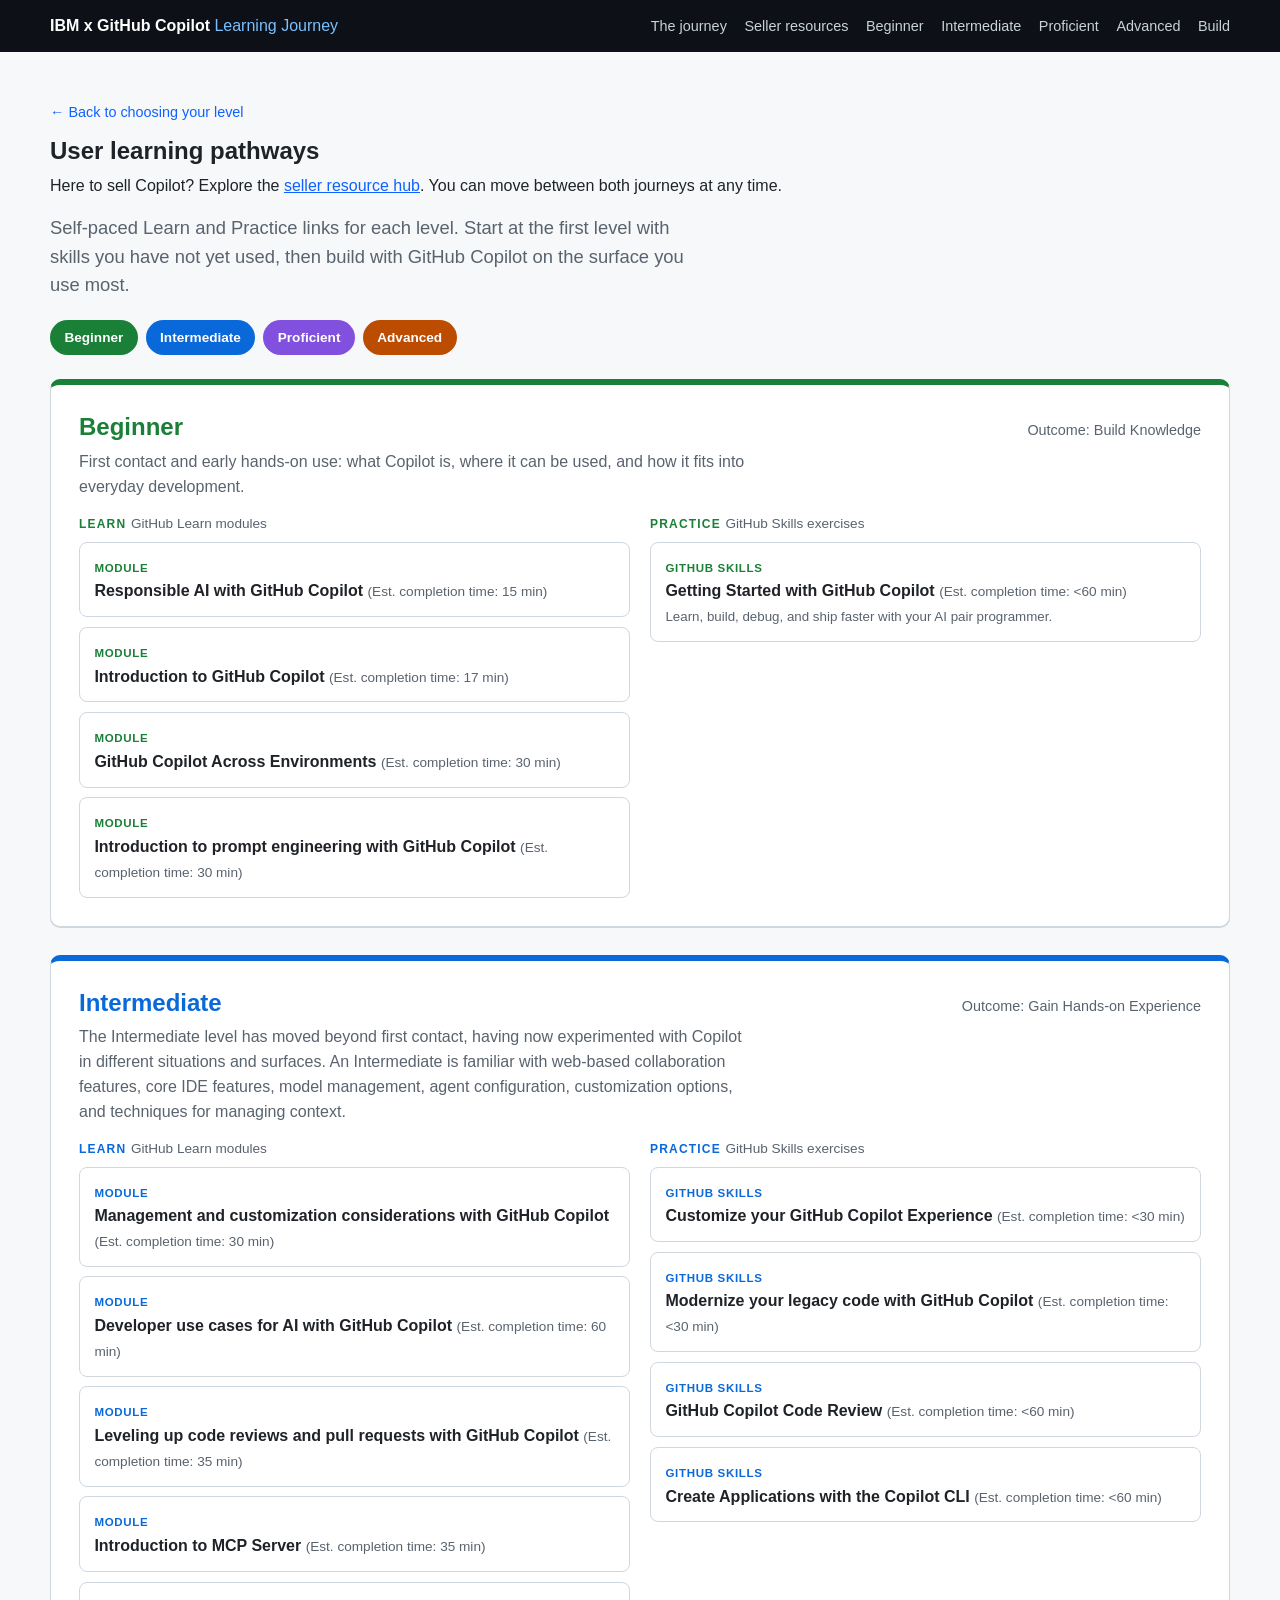
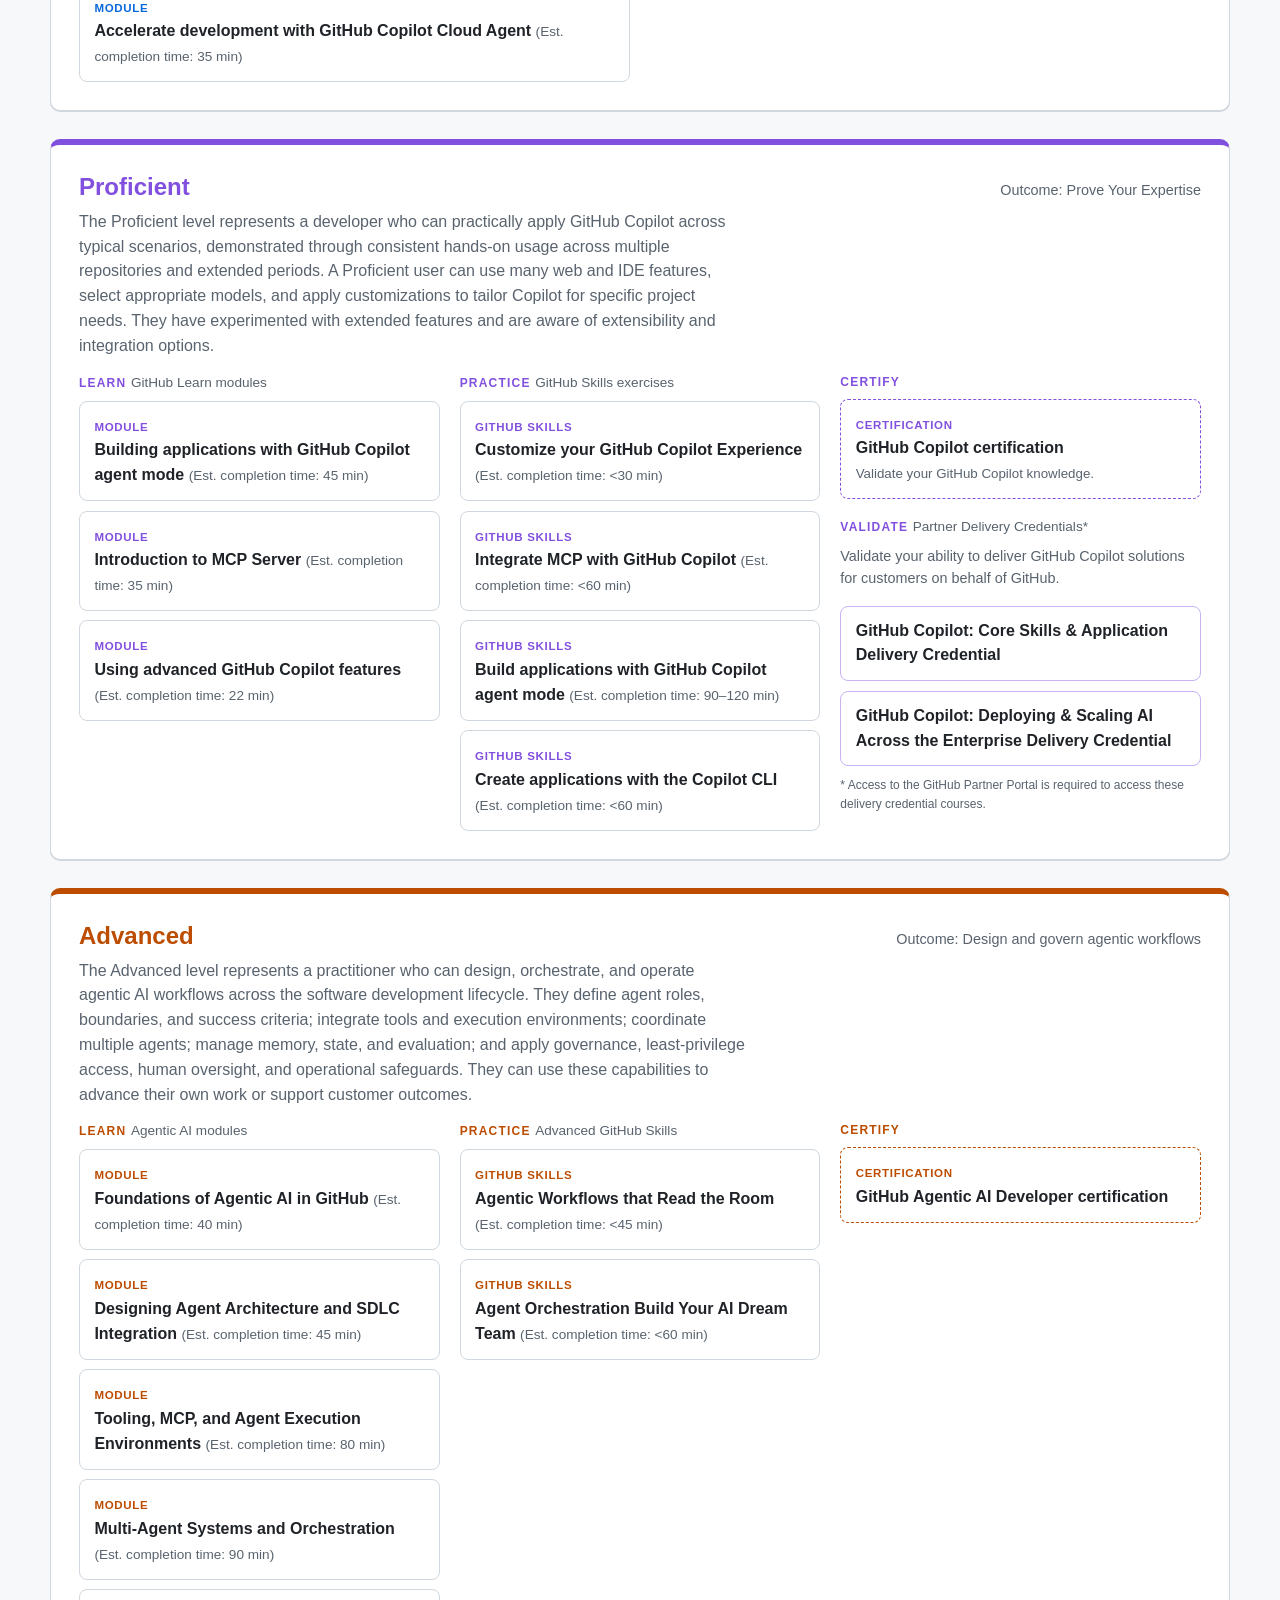
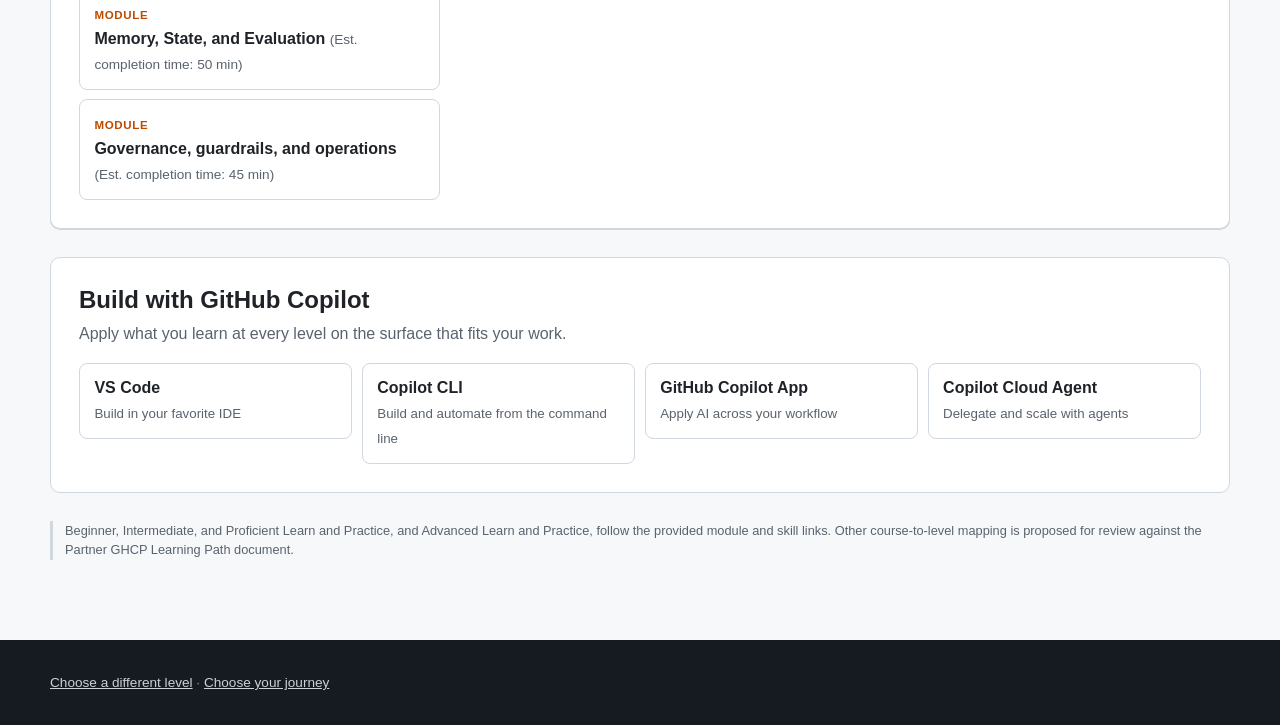
==== commit 47ebc3aa: "Standardize estimated completion-time labels Co-authored-by: Copilot App <223556219+Copilot@users.no" ====
--- a/pathways.html
+++ b/pathways.html
@@ -90,16 +90,16 @@
           <div id="beginner-learn" class="group">
             <h3>Learn <span>GitHub Learn modules</span></h3>
             <ul class="links">
-              <li><a href="https://learn.github.com/courses/responsibleAIwithGitHubCopilot"><span class="src">Module</span><strong>Responsible AI with GitHub Copilot <span class="duration">(about 15 minutes)</span></strong></a></li>
-              <li><a href="https://learn.github.com/courses/introductiontoGitHubCopilot"><span class="src">Module</span><strong>Introduction to GitHub Copilot <span class="duration">(about 17 minutes)</span></strong></a></li>
-              <li><a href="https://learn.github.com/courses/gitHubCopilotAcrossEnvironmentsIDEChatandCommandLineTechniques"><span class="src">Module</span><strong>GitHub Copilot Across Environments <span class="duration">(about 30 minutes)</span></strong></a></li>
-              <li><a href="https://learn.github.com/courses/introductiontopromptengineeringwithGitHubCopilot"><span class="src">Module</span><strong>Introduction to prompt engineering with GitHub Copilot <span class="duration">(about 30 minutes)</span></strong></a></li>
+              <li><a href="https://learn.github.com/courses/responsibleAIwithGitHubCopilot"><span class="src">Module</span><strong>Responsible AI with GitHub Copilot <span class="duration">(Est. completion time: 15 min)</span></strong></a></li>
+              <li><a href="https://learn.github.com/courses/introductiontoGitHubCopilot"><span class="src">Module</span><strong>Introduction to GitHub Copilot <span class="duration">(Est. completion time: 17 min)</span></strong></a></li>
+              <li><a href="https://learn.github.com/courses/gitHubCopilotAcrossEnvironmentsIDEChatandCommandLineTechniques"><span class="src">Module</span><strong>GitHub Copilot Across Environments <span class="duration">(Est. completion time: 30 min)</span></strong></a></li>
+              <li><a href="https://learn.github.com/courses/introductiontopromptengineeringwithGitHubCopilot"><span class="src">Module</span><strong>Introduction to prompt engineering with GitHub Copilot <span class="duration">(Est. completion time: 30 min)</span></strong></a></li>
             </ul>
           </div>
           <div id="beginner-practice" class="group">
             <h3>Practice <span>GitHub Skills exercises</span></h3>
             <ul class="links">
-              <li><a href="https://github.com/skills/getting-started-with-github-copilot"><span class="src">GitHub Skills</span><strong>Getting Started with GitHub Copilot <span class="duration">(less than one hour)</span></strong><small>Learn, build, debug, and ship faster with your AI pair programmer.</small></a></li>
+              <li><a href="https://github.com/skills/getting-started-with-github-copilot"><span class="src">GitHub Skills</span><strong>Getting Started with GitHub Copilot <span class="duration">(Est. completion time: &lt;60 min)</span></strong><small>Learn, build, debug, and ship faster with your AI pair programmer.</small></a></li>
             </ul>
           </div>
         </div>
@@ -113,20 +113,20 @@
           <div id="intermediate-learn" class="group">
             <h3>Learn <span>GitHub Learn modules</span></h3>
             <ul class="links">
-              <li><a href="https://learn.github.com/courses/managementandcustomizationconsiderationswithGitHubCopilot"><span class="src">Module</span><strong>Management and customization considerations with GitHub Copilot <span class="duration">(about 30 minutes)</span></strong></a></li>
-              <li><a href="https://learn.github.com/courses/developerusecasesforAIwithGitHubCopilot"><span class="src">Module</span><strong>Developer use cases for AI with GitHub Copilot <span class="duration">(about 60 minutes)</span></strong></a></li>
-              <li><a href="https://learn.github.com/courses/LevelingUpCodeReviewsAndPullRequestsWithGitHubCopilot"><span class="src">Module</span><strong>Leveling up code reviews and pull requests with GitHub Copilot <span class="duration">(35 minutes)</span></strong></a></li>
-              <li><a href="https://learn.github.com/courses/IntroductionToMCPServer"><span class="src">Module</span><strong>Introduction to MCP Server <span class="duration">(35 minutes)</span></strong></a></li>
-              <li><a href="https://learn.github.com/courses/accelerateDevelopmentWithGitHubCopilotCodingAgent"><span class="src">Module</span><strong>Accelerate development with GitHub Copilot Cloud Agent <span class="duration">(35 minutes)</span></strong></a></li>
+              <li><a href="https://learn.github.com/courses/managementandcustomizationconsiderationswithGitHubCopilot"><span class="src">Module</span><strong>Management and customization considerations with GitHub Copilot <span class="duration">(Est. completion time: 30 min)</span></strong></a></li>
+              <li><a href="https://learn.github.com/courses/developerusecasesforAIwithGitHubCopilot"><span class="src">Module</span><strong>Developer use cases for AI with GitHub Copilot <span class="duration">(Est. completion time: 60 min)</span></strong></a></li>
+              <li><a href="https://learn.github.com/courses/LevelingUpCodeReviewsAndPullRequestsWithGitHubCopilot"><span class="src">Module</span><strong>Leveling up code reviews and pull requests with GitHub Copilot <span class="duration">(Est. completion time: 35 min)</span></strong></a></li>
+              <li><a href="https://learn.github.com/courses/IntroductionToMCPServer"><span class="src">Module</span><strong>Introduction to MCP Server <span class="duration">(Est. completion time: 35 min)</span></strong></a></li>
+              <li><a href="https://learn.github.com/courses/accelerateDevelopmentWithGitHubCopilotCodingAgent"><span class="src">Module</span><strong>Accelerate development with GitHub Copilot Cloud Agent <span class="duration">(Est. completion time: 35 min)</span></strong></a></li>
             </ul>
           </div>
           <div id="intermediate-practice" class="group">
             <h3>Practice <span>GitHub Skills exercises</span></h3>
             <ul class="links">
-              <li><a href="https://github.com/skills/customize-your-github-copilot-experience"><span class="src">GitHub Skills</span><strong>Customize your GitHub Copilot Experience <span class="duration">(less than 30 minutes)</span></strong></a></li>
-              <li><a href="https://github.com/skills/modernize-your-legacy-code-with-github-copilot"><span class="src">GitHub Skills</span><strong>Modernize your legacy code with GitHub Copilot <span class="duration">(less than 30 minutes)</span></strong></a></li>
-              <li><a href="https://github.com/skills/copilot-code-review"><span class="src">GitHub Skills</span><strong>GitHub Copilot Code Review <span class="duration">(less than 1 hour)</span></strong></a></li>
-              <li><a href="https://github.com/skills/create-applications-with-the-copilot-cli"><span class="src">GitHub Skills</span><strong>Create Applications with the Copilot CLI <span class="duration">(less than 60 minutes)</span></strong></a></li>
+              <li><a href="https://github.com/skills/customize-your-github-copilot-experience"><span class="src">GitHub Skills</span><strong>Customize your GitHub Copilot Experience <span class="duration">(Est. completion time: &lt;30 min)</span></strong></a></li>
+              <li><a href="https://github.com/skills/modernize-your-legacy-code-with-github-copilot"><span class="src">GitHub Skills</span><strong>Modernize your legacy code with GitHub Copilot <span class="duration">(Est. completion time: &lt;30 min)</span></strong></a></li>
+              <li><a href="https://github.com/skills/copilot-code-review"><span class="src">GitHub Skills</span><strong>GitHub Copilot Code Review <span class="duration">(Est. completion time: &lt;60 min)</span></strong></a></li>
+              <li><a href="https://github.com/skills/create-applications-with-the-copilot-cli"><span class="src">GitHub Skills</span><strong>Create Applications with the Copilot CLI <span class="duration">(Est. completion time: &lt;60 min)</span></strong></a></li>
             </ul>
           </div>
         </div>
@@ -140,18 +140,18 @@
           <div id="proficient-learn" class="group">
             <h3>Learn <span>GitHub Learn modules</span></h3>
             <ul class="links">
-              <li><a href="https://learn.github.com/courses/buildingapplicationswithGitHubCopilotagentmode"><span class="src">Module</span><strong>Building applications with GitHub Copilot agent mode <span class="duration">(about 45 minutes)</span></strong></a></li>
-              <li><a href="https://learn.github.com/courses/IntroductionToMCPServer"><span class="src">Module</span><strong>Introduction to MCP Server <span class="duration">(35 minutes)</span></strong></a></li>
-              <li><a href="https://learn.github.com/courses/usingadvancedGitHubCopilotfeatures"><span class="src">Module</span><strong>Using advanced GitHub Copilot features <span class="duration">(about 22 minutes)</span></strong></a></li>
+              <li><a href="https://learn.github.com/courses/buildingapplicationswithGitHubCopilotagentmode"><span class="src">Module</span><strong>Building applications with GitHub Copilot agent mode <span class="duration">(Est. completion time: 45 min)</span></strong></a></li>
+              <li><a href="https://learn.github.com/courses/IntroductionToMCPServer"><span class="src">Module</span><strong>Introduction to MCP Server <span class="duration">(Est. completion time: 35 min)</span></strong></a></li>
+              <li><a href="https://learn.github.com/courses/usingadvancedGitHubCopilotfeatures"><span class="src">Module</span><strong>Using advanced GitHub Copilot features <span class="duration">(Est. completion time: 22 min)</span></strong></a></li>
             </ul>
           </div>
           <div id="proficient-practice" class="group">
             <h3>Practice <span>GitHub Skills exercises</span></h3>
             <ul class="links">
-              <li><a href="https://github.com/skills/customize-your-github-copilot-experience"><span class="src">GitHub Skills</span><strong>Customize your GitHub Copilot Experience <span class="duration">(less than 30 minutes)</span></strong></a></li>
-              <li><a href="https://github.com/skills/integrate-mcp-with-copilot"><span class="src">GitHub Skills</span><strong>Integrate MCP with GitHub Copilot <span class="duration">(less than one hour)</span></strong></a></li>
-              <li><a href="https://github.com/skills/build-applications-w-copilot-agent-mode"><span class="src">GitHub Skills</span><strong>Build applications with GitHub Copilot agent mode <span class="duration">(90&ndash;120 minutes, depending on your GitHub Copilot familiarity)</span></strong></a></li>
-              <li><a href="https://github.com/skills/create-applications-with-the-copilot-cli"><span class="src">GitHub Skills</span><strong>Create applications with the Copilot CLI <span class="duration">(less than 60 minutes)</span></strong></a></li>
+              <li><a href="https://github.com/skills/customize-your-github-copilot-experience"><span class="src">GitHub Skills</span><strong>Customize your GitHub Copilot Experience <span class="duration">(Est. completion time: &lt;30 min)</span></strong></a></li>
+              <li><a href="https://github.com/skills/integrate-mcp-with-copilot"><span class="src">GitHub Skills</span><strong>Integrate MCP with GitHub Copilot <span class="duration">(Est. completion time: &lt;60 min)</span></strong></a></li>
+              <li><a href="https://github.com/skills/build-applications-w-copilot-agent-mode"><span class="src">GitHub Skills</span><strong>Build applications with GitHub Copilot agent mode <span class="duration">(Est. completion time: 90&ndash;120 min)</span></strong></a></li>
+              <li><a href="https://github.com/skills/create-applications-with-the-copilot-cli"><span class="src">GitHub Skills</span><strong>Create applications with the Copilot CLI <span class="duration">(Est. completion time: &lt;60 min)</span></strong></a></li>
             </ul>
           </div>
           <div class="milestones">
@@ -182,19 +182,19 @@
           <div id="advanced-learn" class="group">
             <h3>Learn <span>Agentic AI modules</span></h3>
             <ul class="links">
-              <li><a href="https://learn.microsoft.com/en-us/training/modules/foundations-agentic-ai/"><span class="src">Module</span><strong>Foundations of Agentic AI in GitHub <span class="duration">(40 minutes)</span></strong></a></li>
-              <li><a href="https://learn.microsoft.com/en-us/training/modules/design-agent-architecture-integration/"><span class="src">Module</span><strong>Designing Agent Architecture and SDLC Integration <span class="duration">(45 minutes)</span></strong></a></li>
-              <li><a href="https://learn.microsoft.com/en-us/training/modules/agent-tooling-mcp-execution-environments/"><span class="src">Module</span><strong>Tooling, MCP, and Agent Execution Environments <span class="duration">(80 minutes)</span></strong></a></li>
-              <li><a href="https://learn.microsoft.com/en-us/training/modules/multi-agent-systems-orchestration/"><span class="src">Module</span><strong>Multi-Agent Systems and Orchestration <span class="duration">(90 minutes)</span></strong></a></li>
-              <li><a href="https://learn.microsoft.com/en-us/training/modules/memory-state-evaluation/"><span class="src">Module</span><strong>Memory, State, and Evaluation <span class="duration">(50 minutes)</span></strong></a></li>
-              <li><a href="https://learn.microsoft.com/en-us/training/modules/governance-guardrails-operations/"><span class="src">Module</span><strong>Governance, guardrails, and operations <span class="duration">(45 minutes)</span></strong></a></li>
+              <li><a href="https://learn.microsoft.com/en-us/training/modules/foundations-agentic-ai/"><span class="src">Module</span><strong>Foundations of Agentic AI in GitHub <span class="duration">(Est. completion time: 40 min)</span></strong></a></li>
+              <li><a href="https://learn.microsoft.com/en-us/training/modules/design-agent-architecture-integration/"><span class="src">Module</span><strong>Designing Agent Architecture and SDLC Integration <span class="duration">(Est. completion time: 45 min)</span></strong></a></li>
+              <li><a href="https://learn.microsoft.com/en-us/training/modules/agent-tooling-mcp-execution-environments/"><span class="src">Module</span><strong>Tooling, MCP, and Agent Execution Environments <span class="duration">(Est. completion time: 80 min)</span></strong></a></li>
+              <li><a href="https://learn.microsoft.com/en-us/training/modules/multi-agent-systems-orchestration/"><span class="src">Module</span><strong>Multi-Agent Systems and Orchestration <span class="duration">(Est. completion time: 90 min)</span></strong></a></li>
+              <li><a href="https://learn.microsoft.com/en-us/training/modules/memory-state-evaluation/"><span class="src">Module</span><strong>Memory, State, and Evaluation <span class="duration">(Est. completion time: 50 min)</span></strong></a></li>
+              <li><a href="https://learn.microsoft.com/en-us/training/modules/governance-guardrails-operations/"><span class="src">Module</span><strong>Governance, guardrails, and operations <span class="duration">(Est. completion time: 45 min)</span></strong></a></li>
             </ul>
           </div>
           <div id="advanced-practice" class="group">
             <h3>Practice <span>Advanced GitHub Skills</span></h3>
             <ul class="links">
-              <li><a href="https://github.com/skills/agentic-workflows-that-read-the-room"><span class="src">GitHub Skills</span><strong>Agentic Workflows that Read the Room <span class="duration">(less than 45 minutes)</span></strong></a></li>
-              <li><a href="https://github.com/skills/agent-orchestration-build-your-ai-dream-team"><span class="src">GitHub Skills</span><strong>Agent Orchestration Build Your AI Dream Team <span class="duration">(less than one hour)</span></strong></a></li>
+              <li><a href="https://github.com/skills/agentic-workflows-that-read-the-room"><span class="src">GitHub Skills</span><strong>Agentic Workflows that Read the Room <span class="duration">(Est. completion time: &lt;45 min)</span></strong></a></li>
+              <li><a href="https://github.com/skills/agent-orchestration-build-your-ai-dream-team"><span class="src">GitHub Skills</span><strong>Agent Orchestration Build Your AI Dream Team <span class="duration">(Est. completion time: &lt;60 min)</span></strong></a></li>
             </ul>
           </div>
           <div id="advanced-certify" class="group cert">
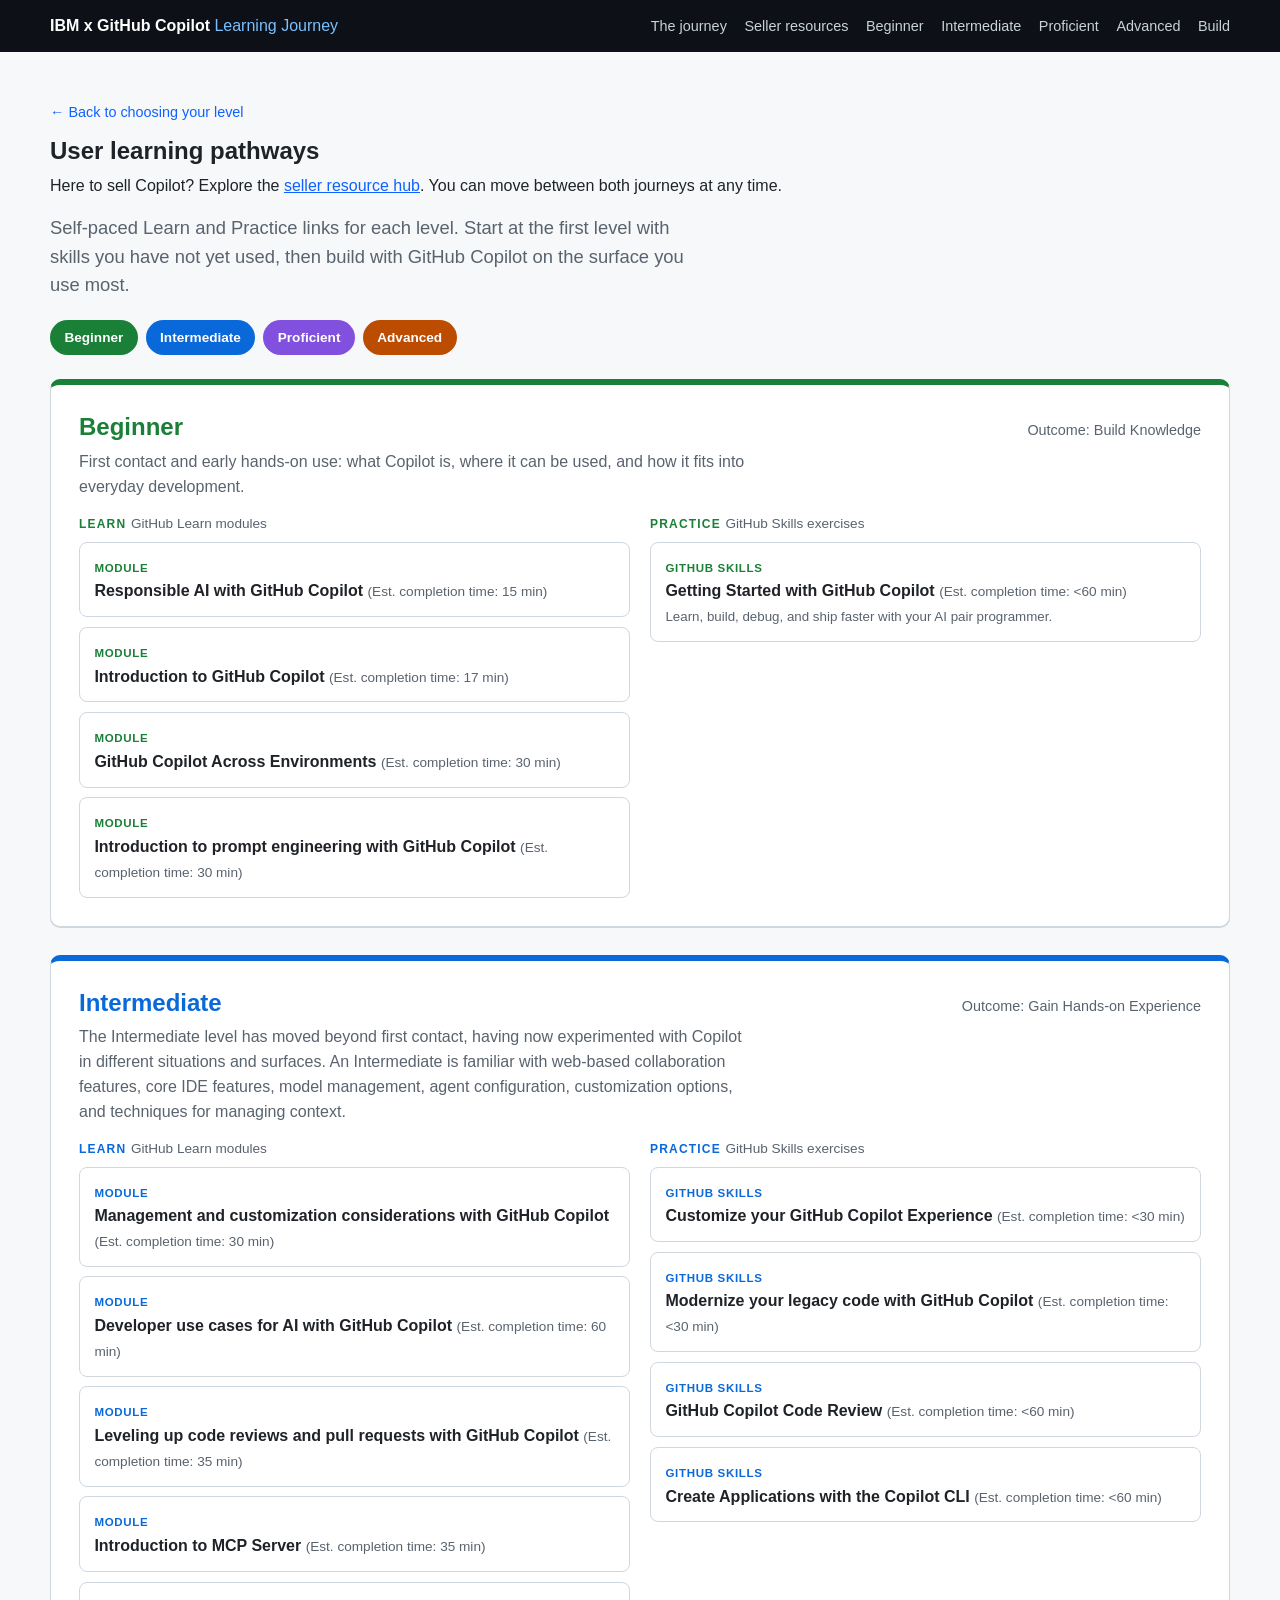
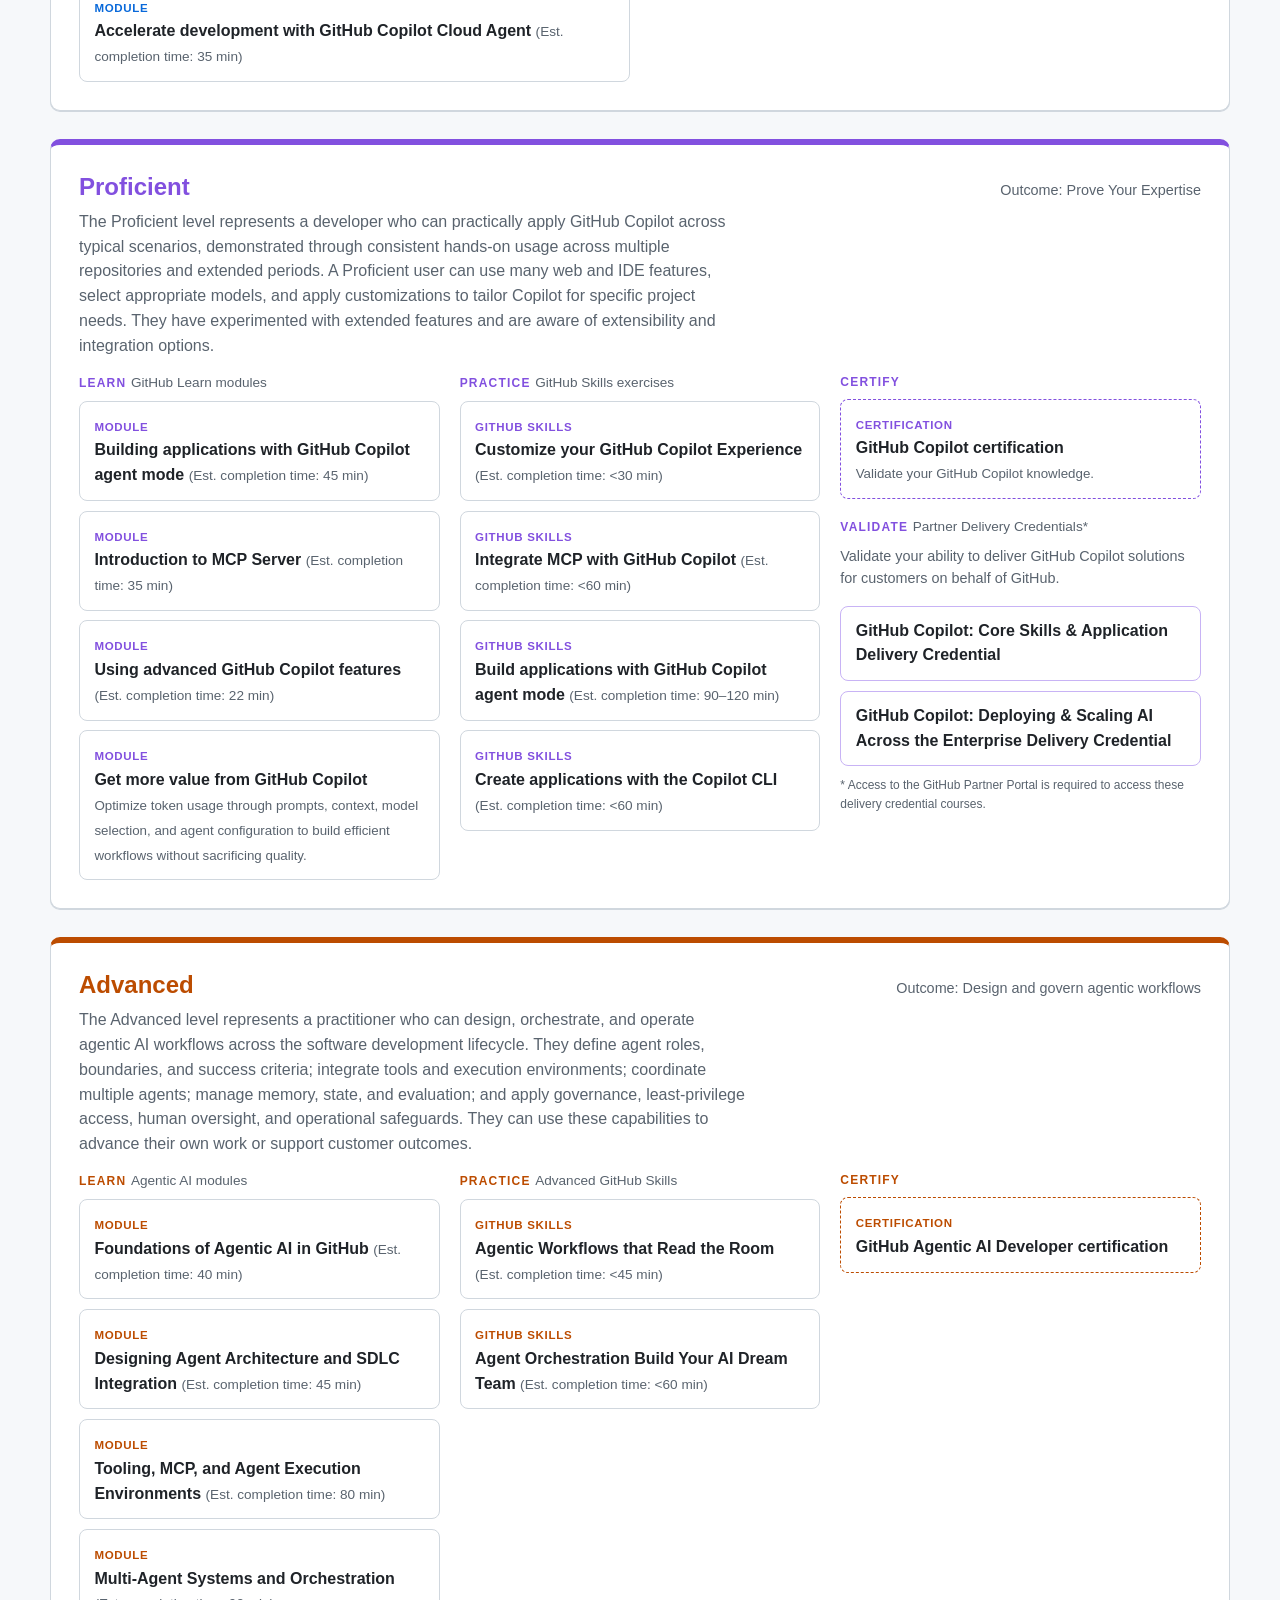
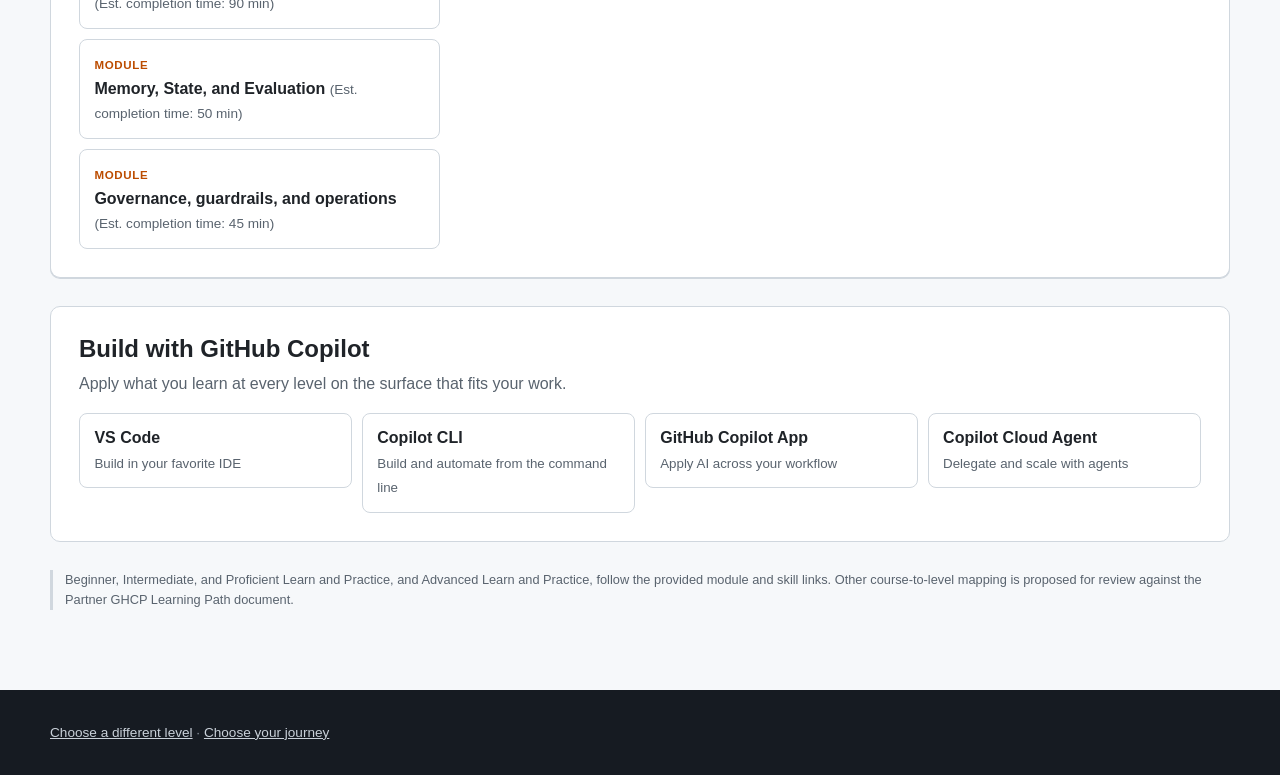
==== commit 4f0a7fab: "Add token optimization module to Proficient learning Co-authored-by: Copilot App <223556219+Copilot@" ====
--- a/pathways.html
+++ b/pathways.html
@@ -143,6 +143,7 @@
               <li><a href="https://learn.github.com/courses/buildingapplicationswithGitHubCopilotagentmode"><span class="src">Module</span><strong>Building applications with GitHub Copilot agent mode <span class="duration">(Est. completion time: 45 min)</span></strong></a></li>
               <li><a href="https://learn.github.com/courses/IntroductionToMCPServer"><span class="src">Module</span><strong>Introduction to MCP Server <span class="duration">(Est. completion time: 35 min)</span></strong></a></li>
               <li><a href="https://learn.github.com/courses/usingadvancedGitHubCopilotfeatures"><span class="src">Module</span><strong>Using advanced GitHub Copilot features <span class="duration">(Est. completion time: 22 min)</span></strong></a></li>
+              <li><a href="https://learn.github.com/learning-pathways/ghcp-token"><span class="src">Module</span><strong>Get more value from GitHub Copilot</strong><small>Optimize token usage through prompts, context, model selection, and agent configuration to build efficient workflows without sacrificing quality.</small></a></li>
             </ul>
           </div>
           <div id="proficient-practice" class="group">
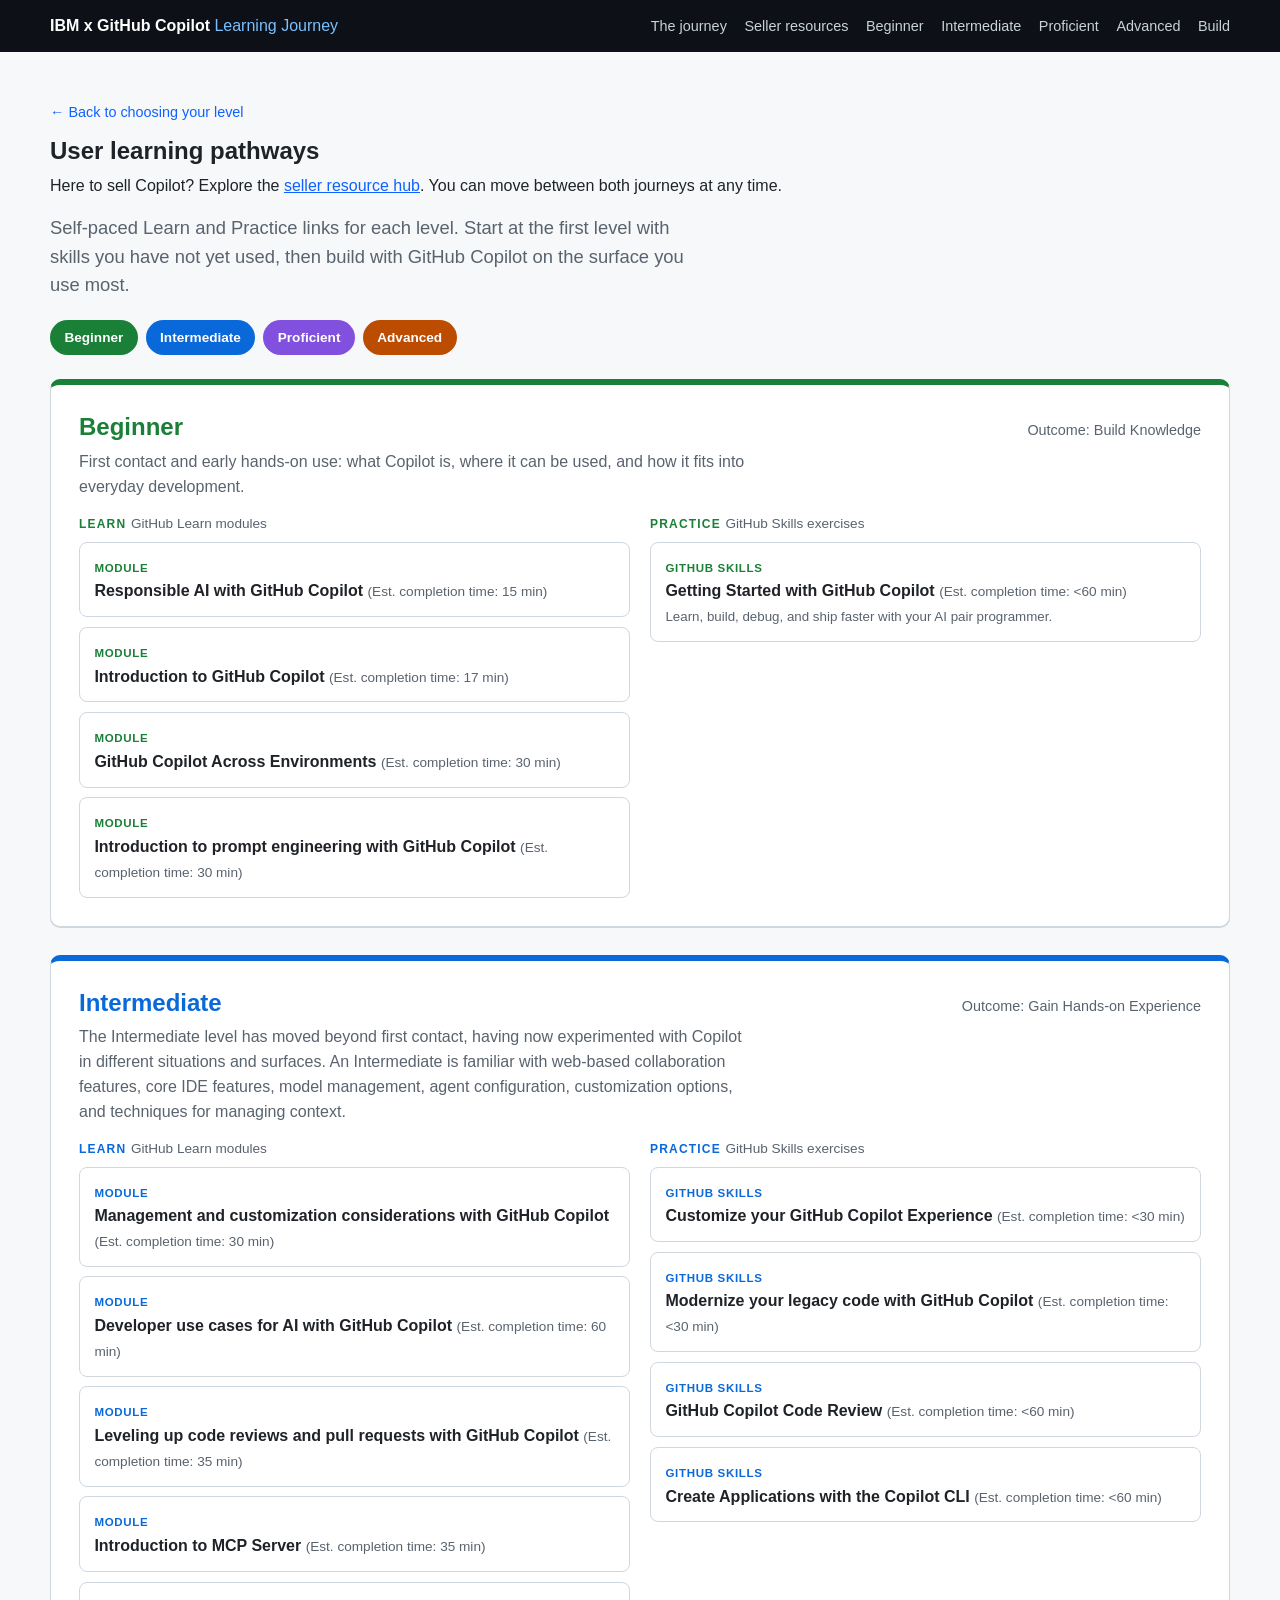
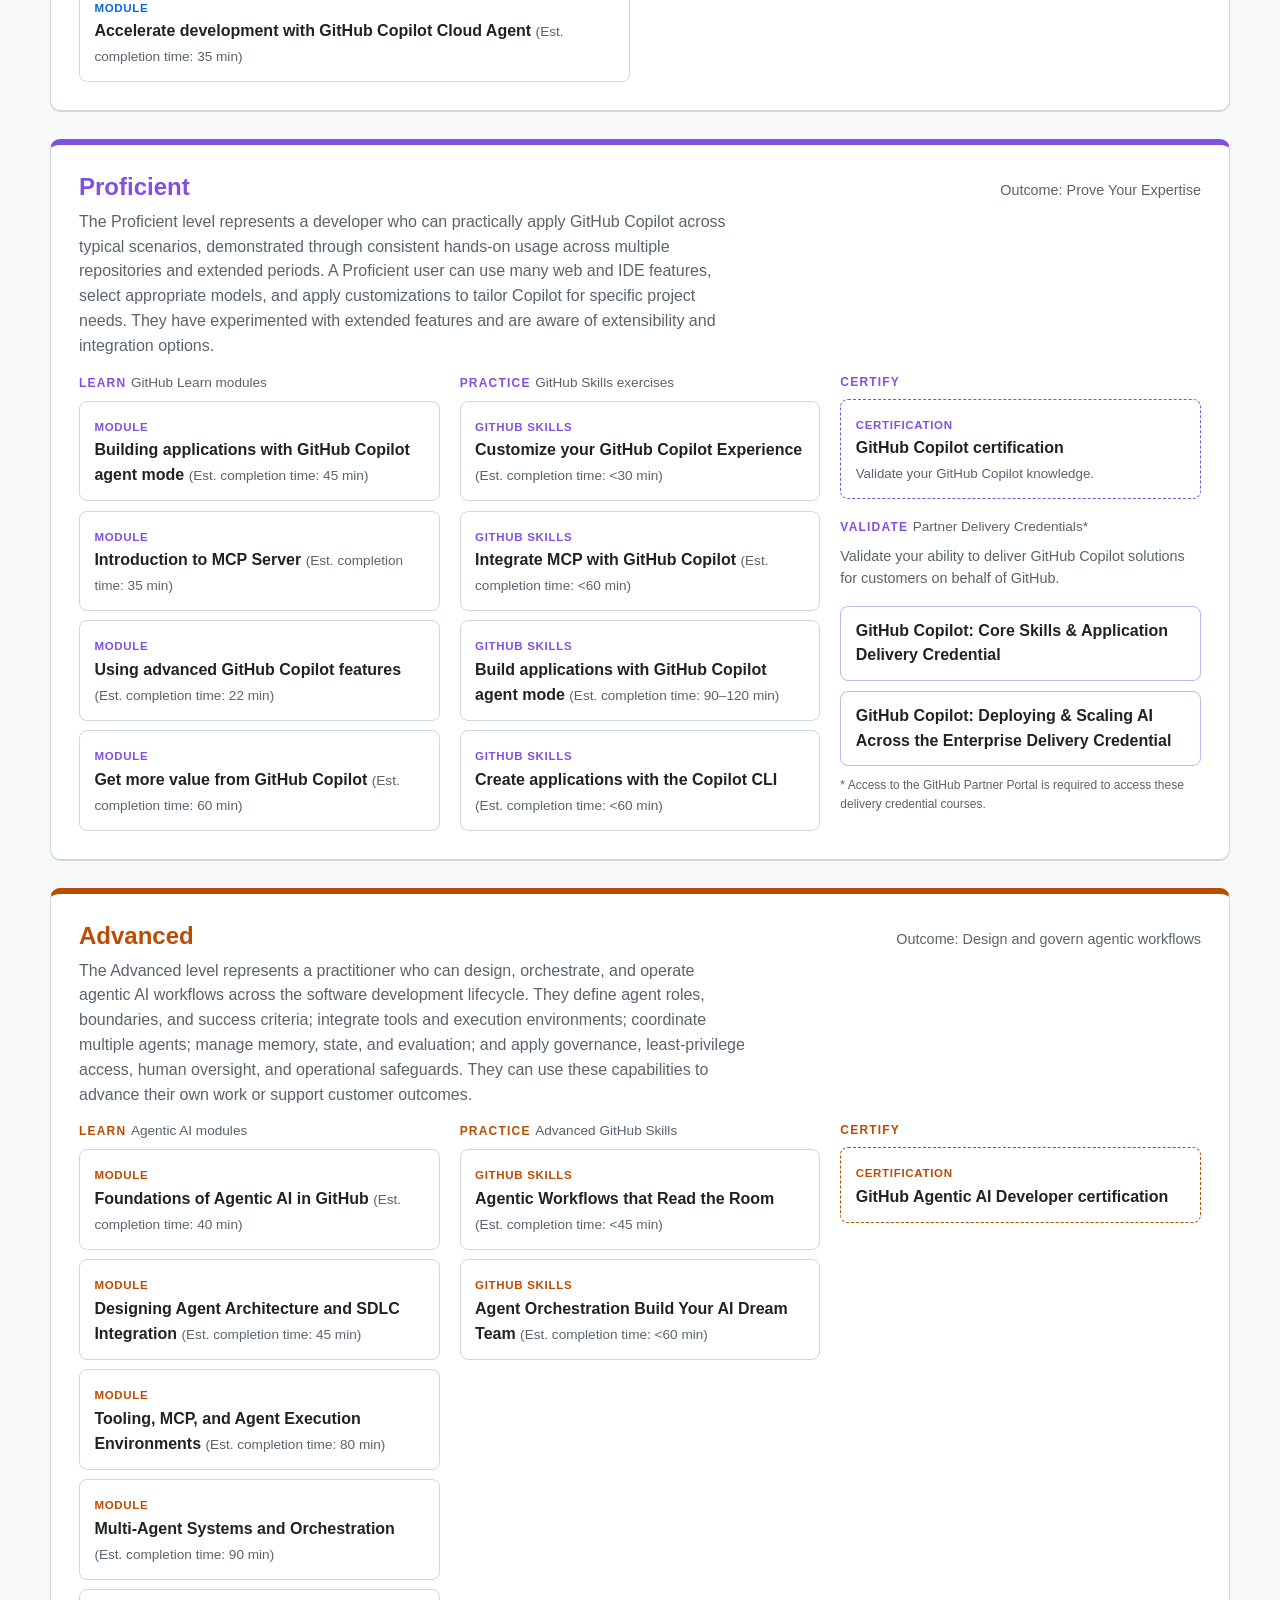
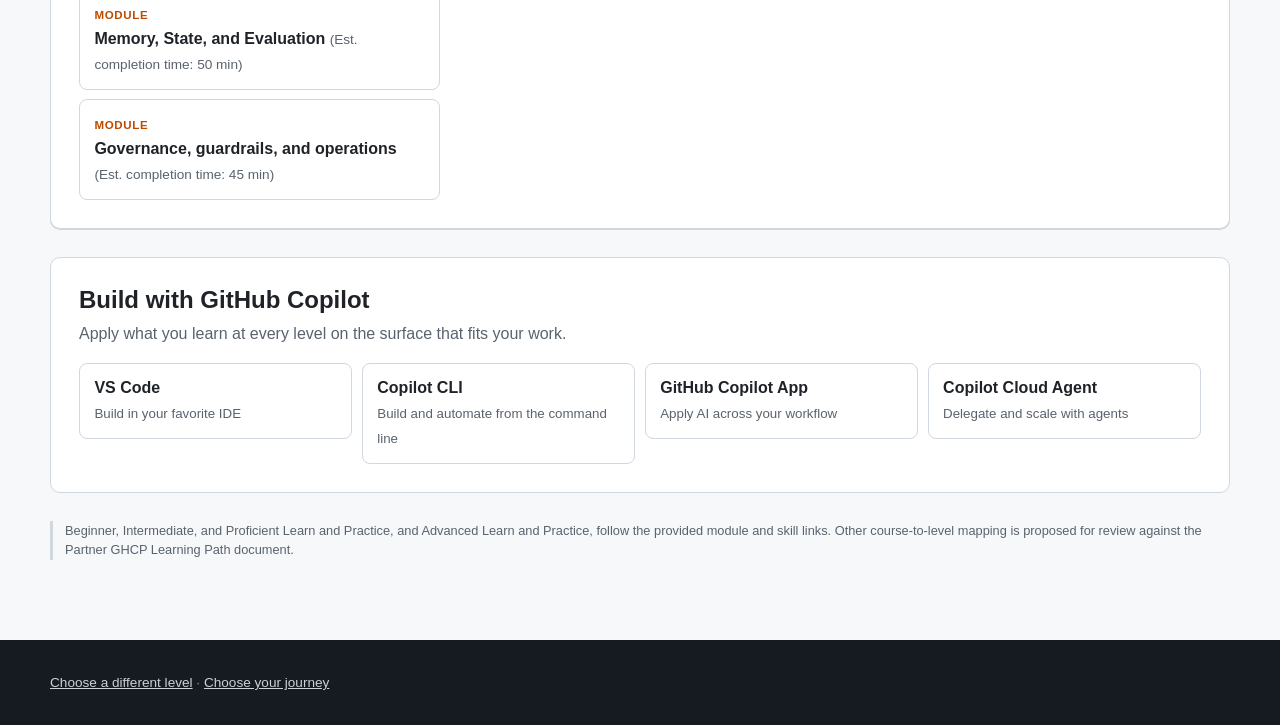
==== commit 430f6104: "Replace token optimization description with completion time Co-authored-by: Copilot App <223556219+C" ====
--- a/pathways.html
+++ b/pathways.html
@@ -143,7 +143,7 @@
               <li><a href="https://learn.github.com/courses/buildingapplicationswithGitHubCopilotagentmode"><span class="src">Module</span><strong>Building applications with GitHub Copilot agent mode <span class="duration">(Est. completion time: 45 min)</span></strong></a></li>
               <li><a href="https://learn.github.com/courses/IntroductionToMCPServer"><span class="src">Module</span><strong>Introduction to MCP Server <span class="duration">(Est. completion time: 35 min)</span></strong></a></li>
               <li><a href="https://learn.github.com/courses/usingadvancedGitHubCopilotfeatures"><span class="src">Module</span><strong>Using advanced GitHub Copilot features <span class="duration">(Est. completion time: 22 min)</span></strong></a></li>
-              <li><a href="https://learn.github.com/learning-pathways/ghcp-token"><span class="src">Module</span><strong>Get more value from GitHub Copilot</strong><small>Optimize token usage through prompts, context, model selection, and agent configuration to build efficient workflows without sacrificing quality.</small></a></li>
+              <li><a href="https://learn.github.com/learning-pathways/ghcp-token"><span class="src">Module</span><strong>Get more value from GitHub Copilot <span class="duration">(Est. completion time: 60 min)</span></strong></a></li>
             </ul>
           </div>
           <div id="proficient-practice" class="group">
